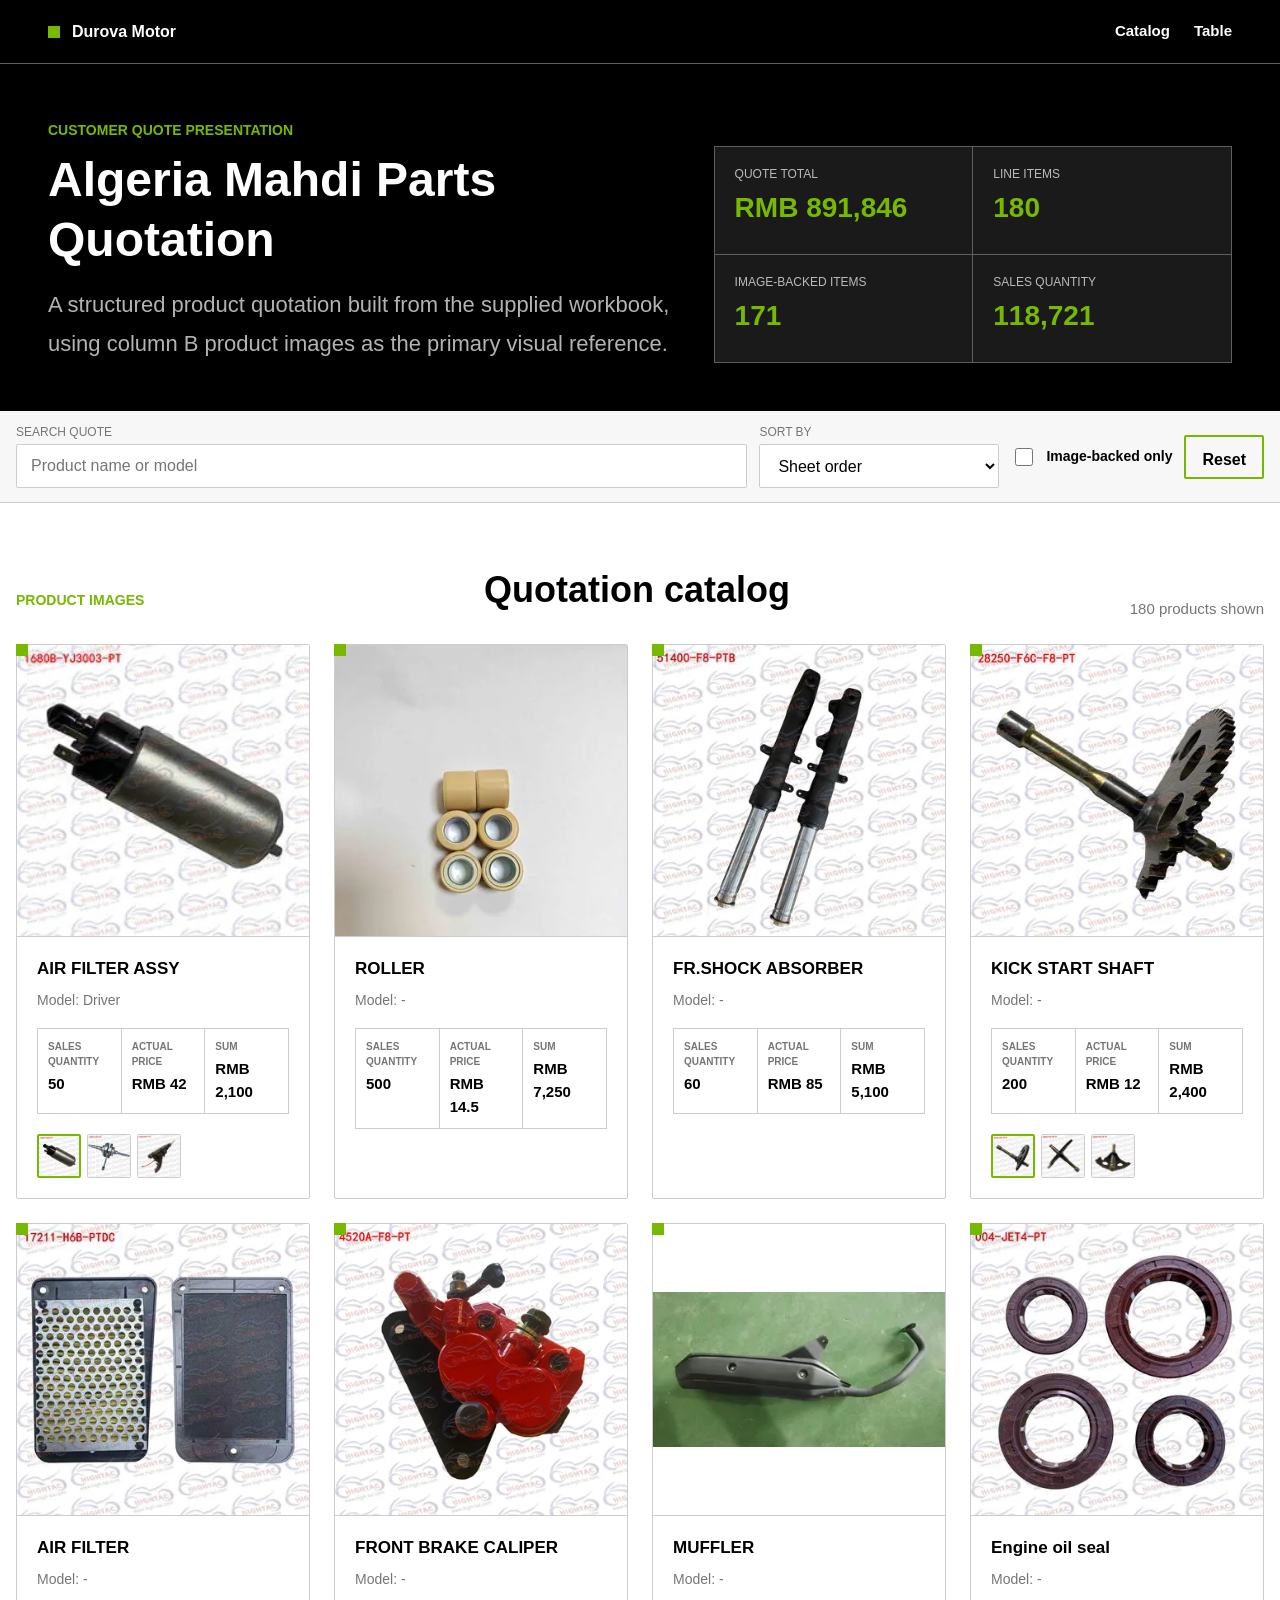
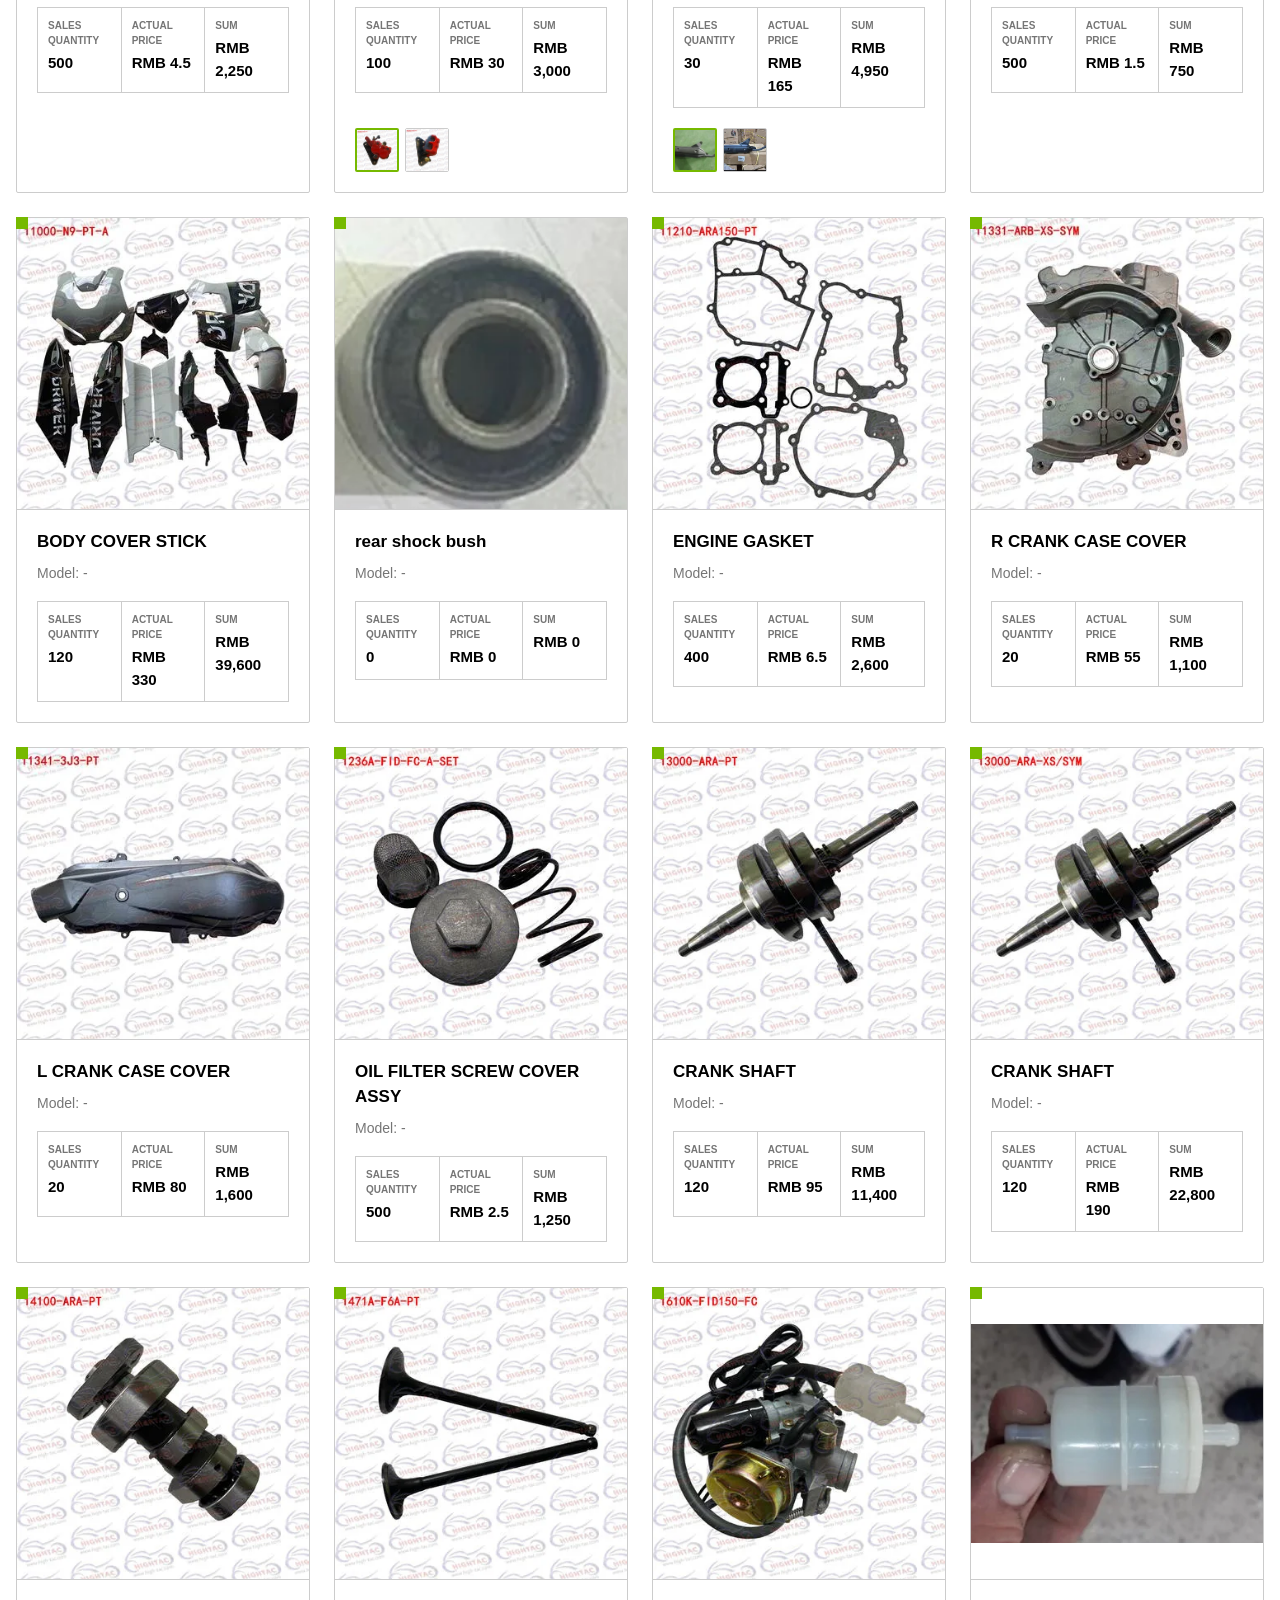
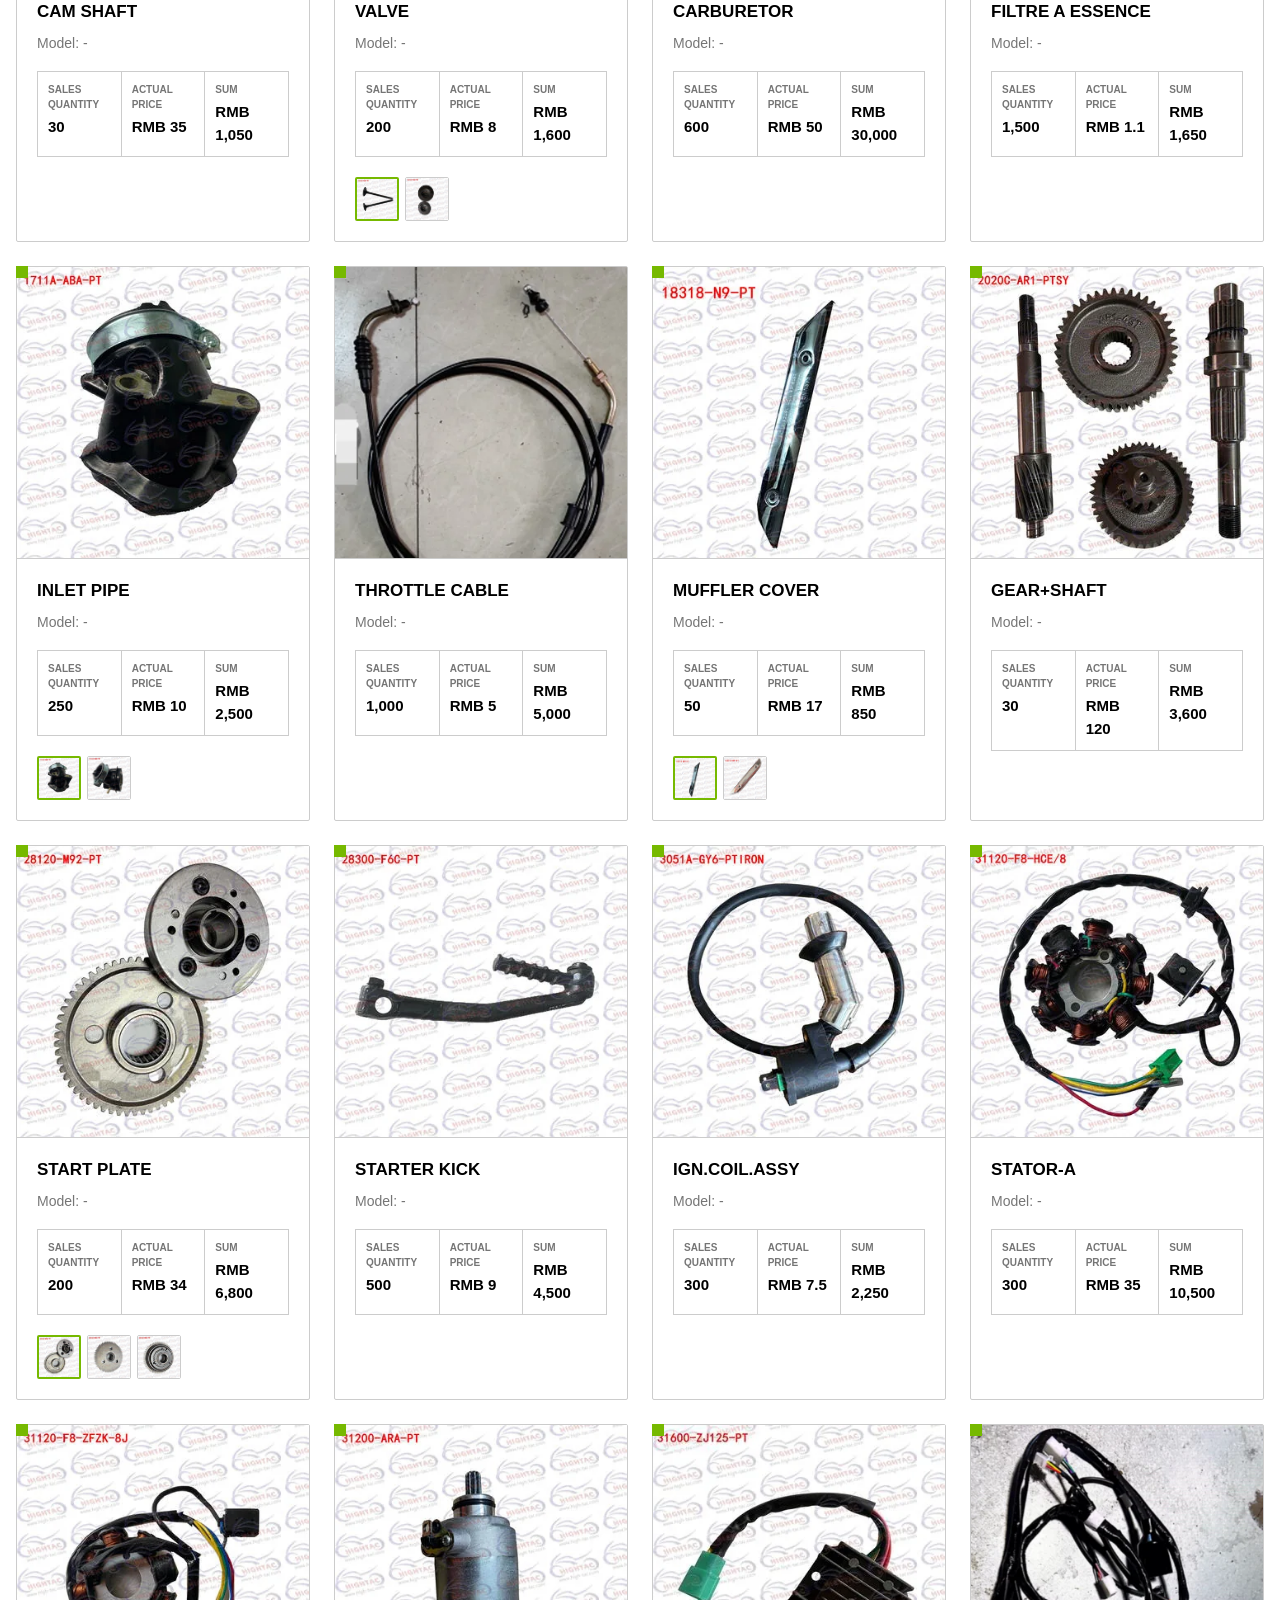
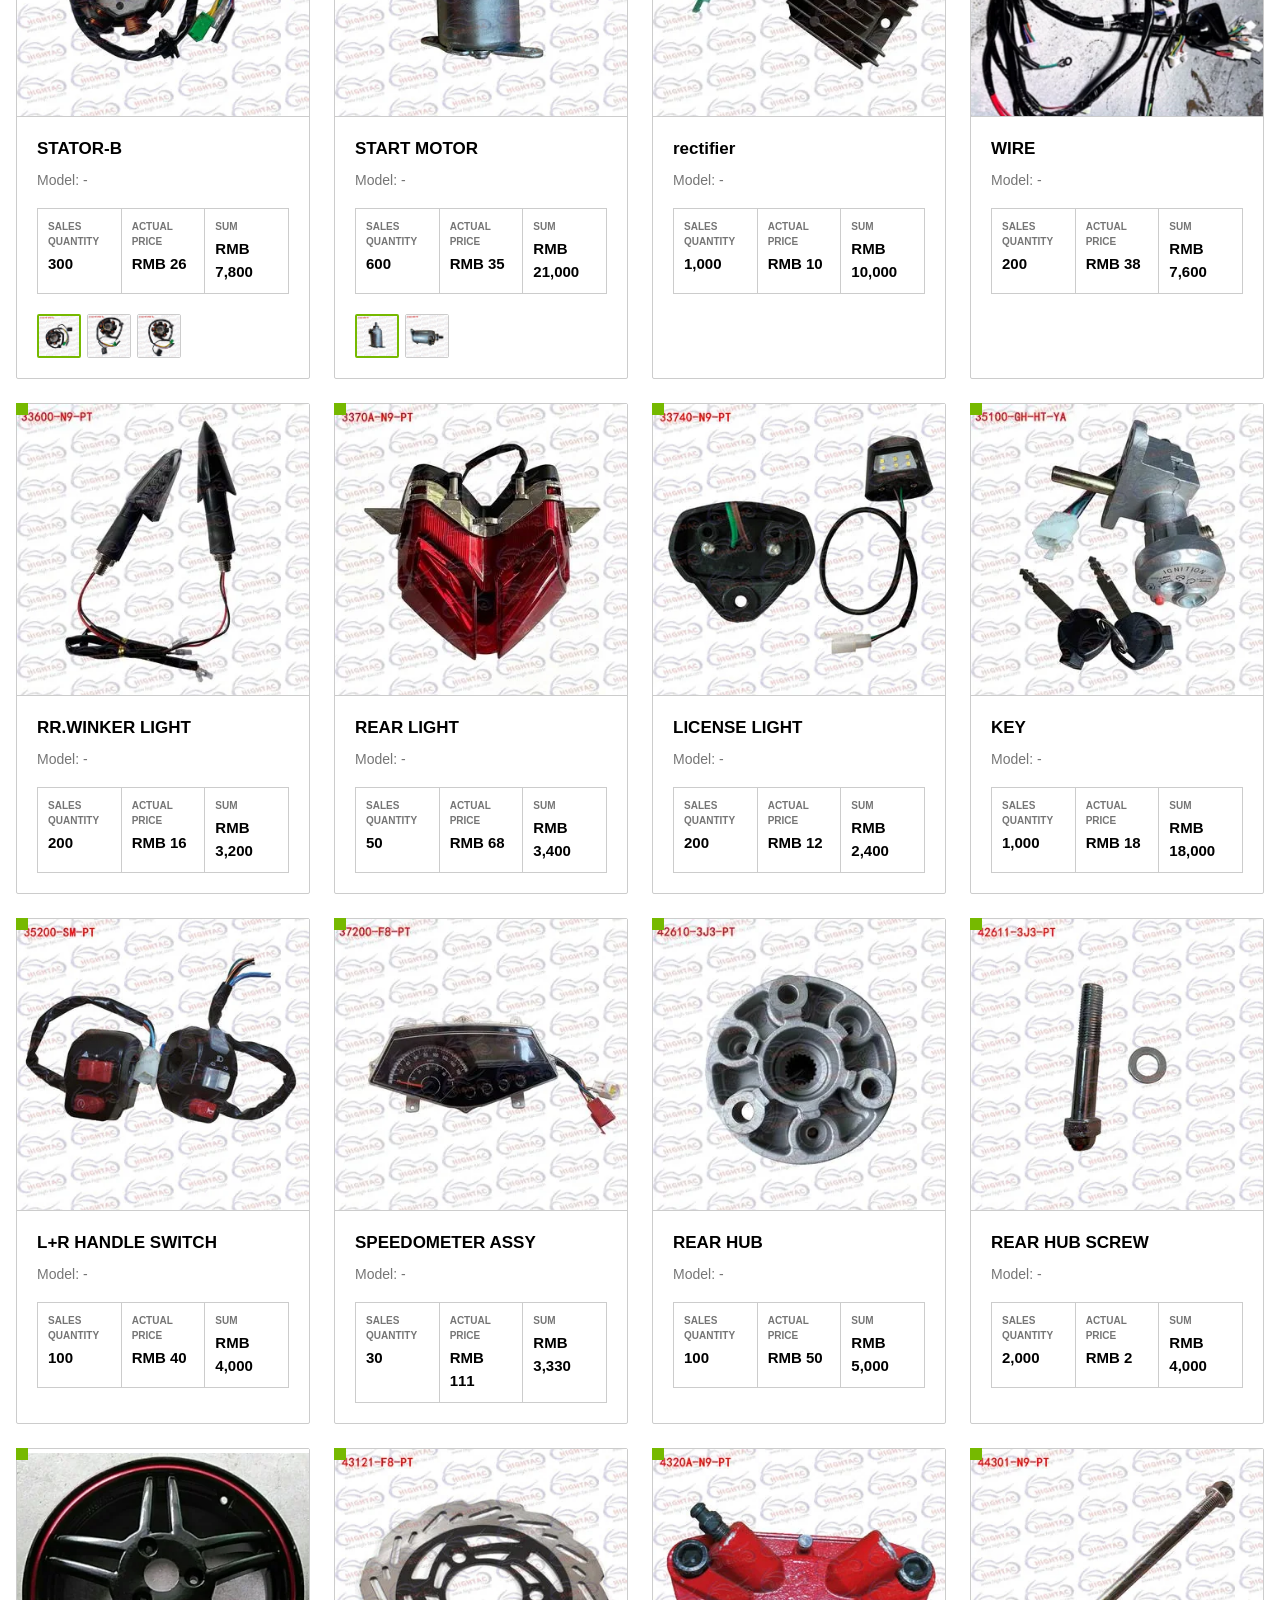
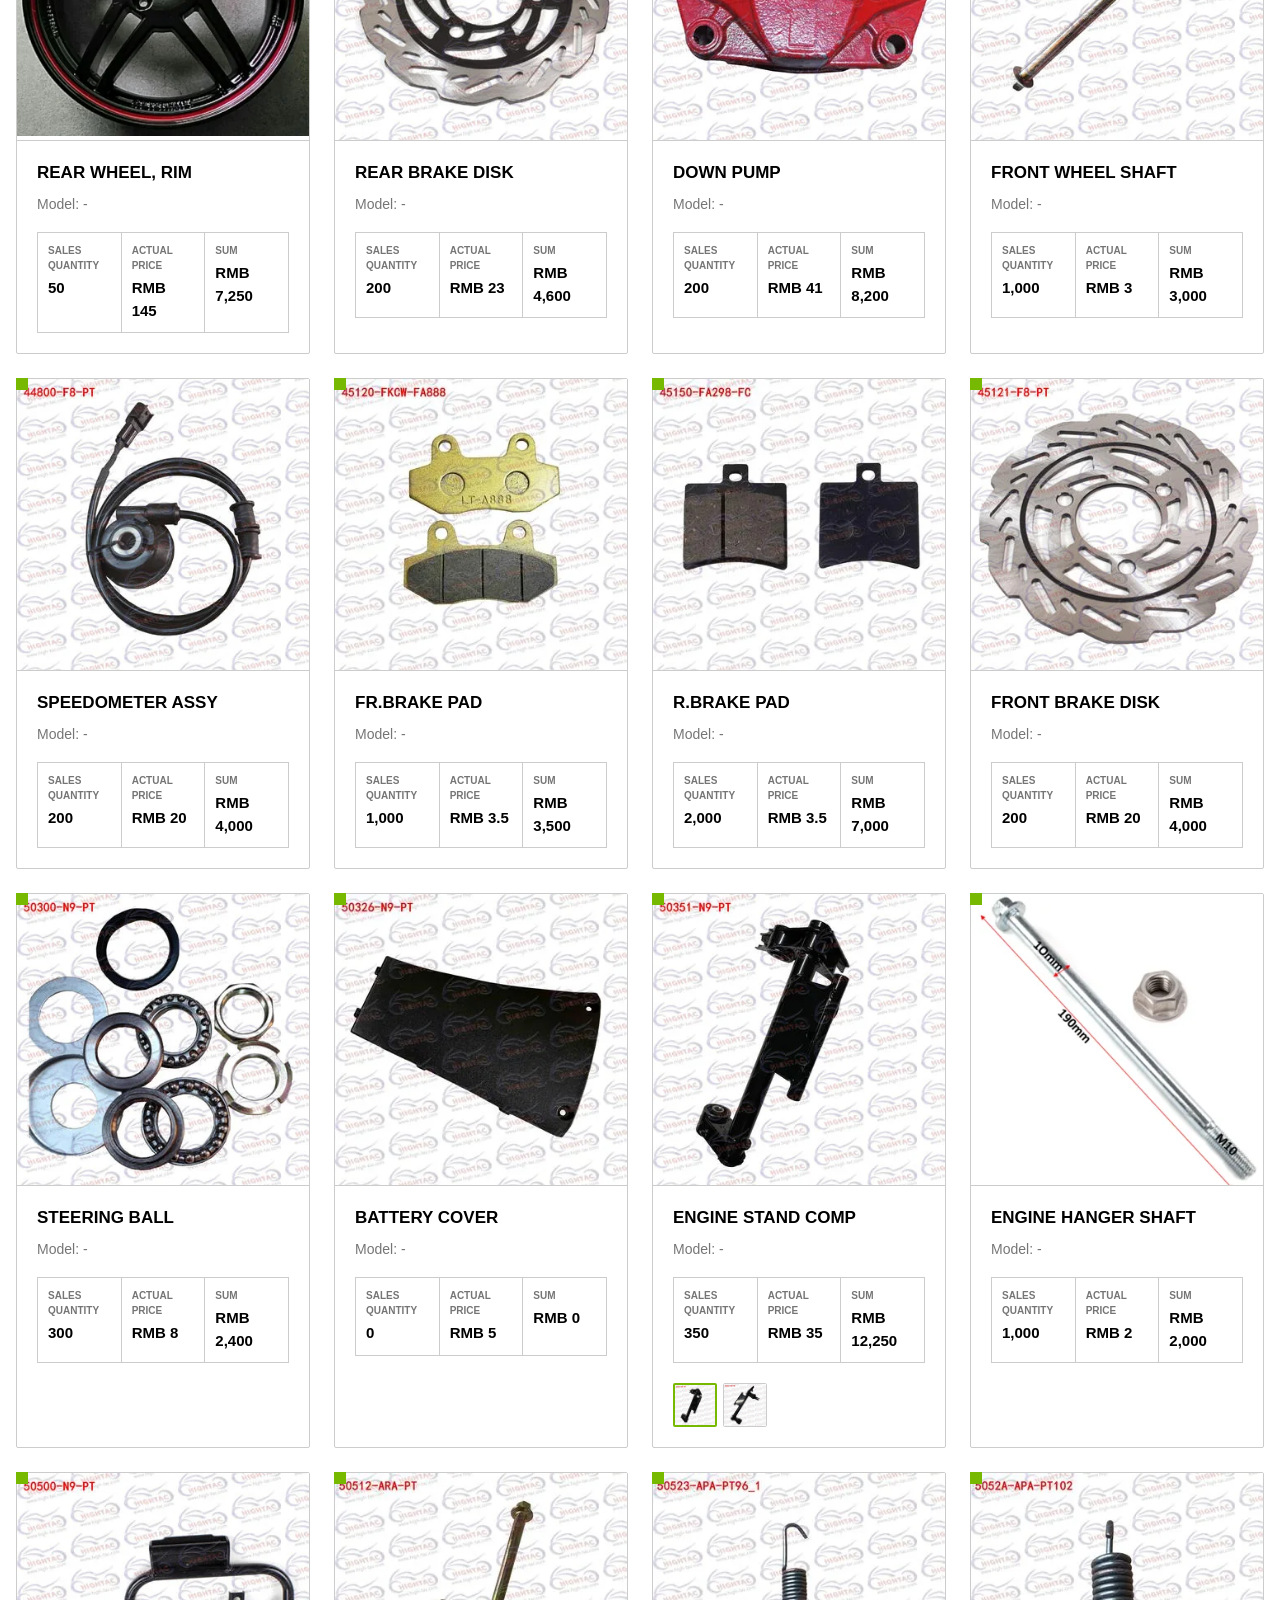
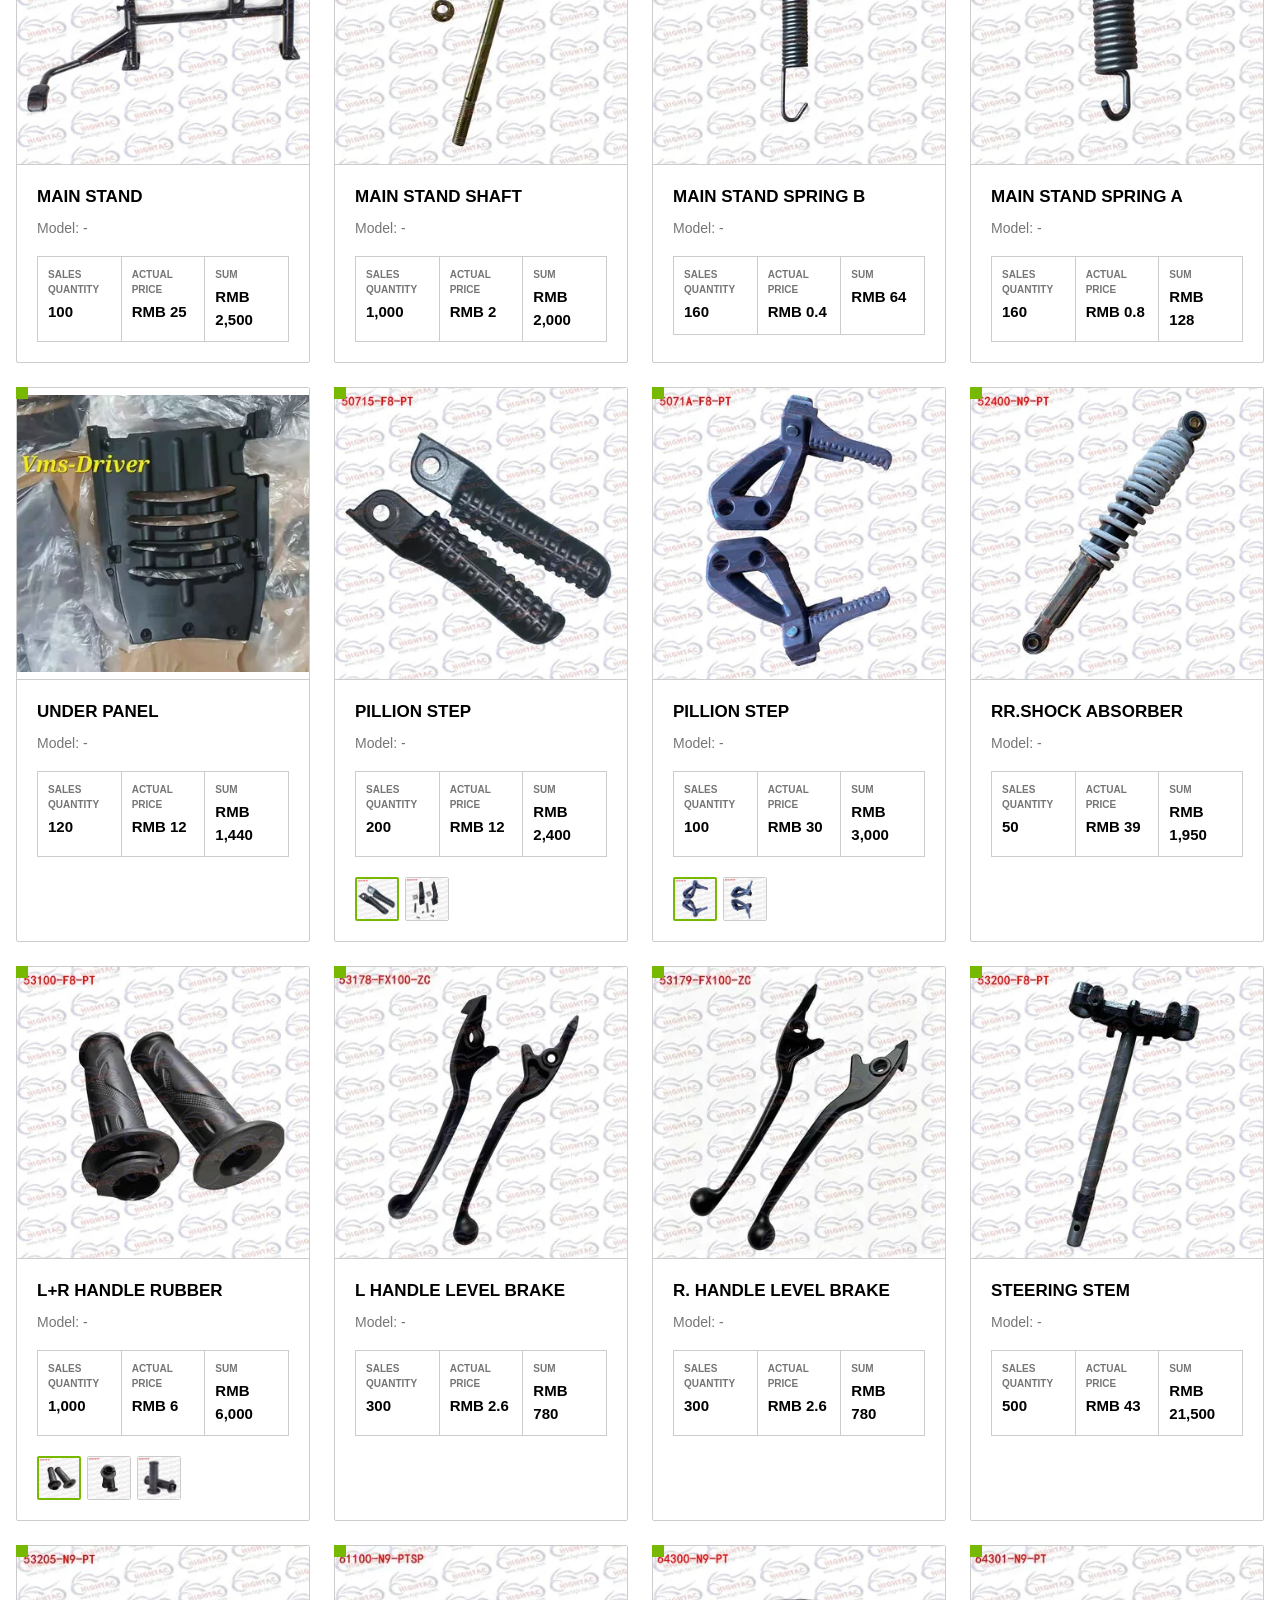
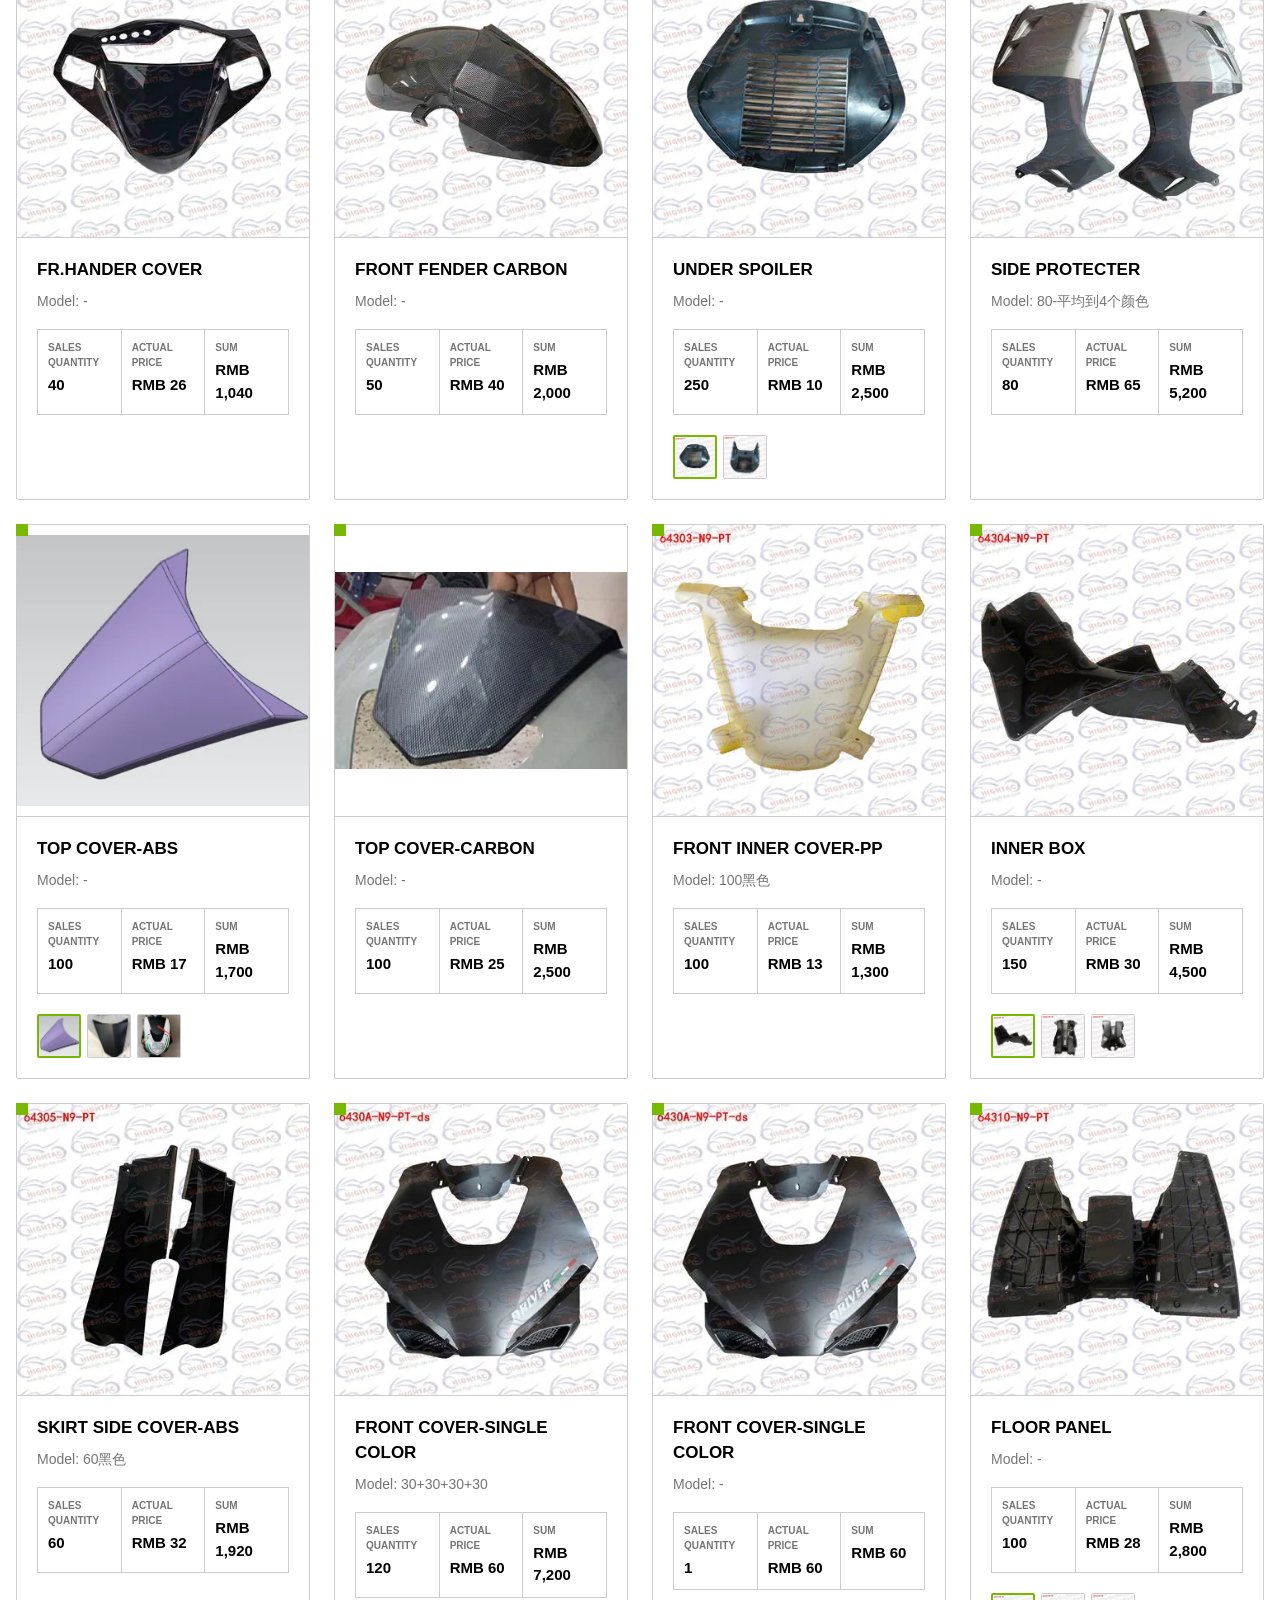
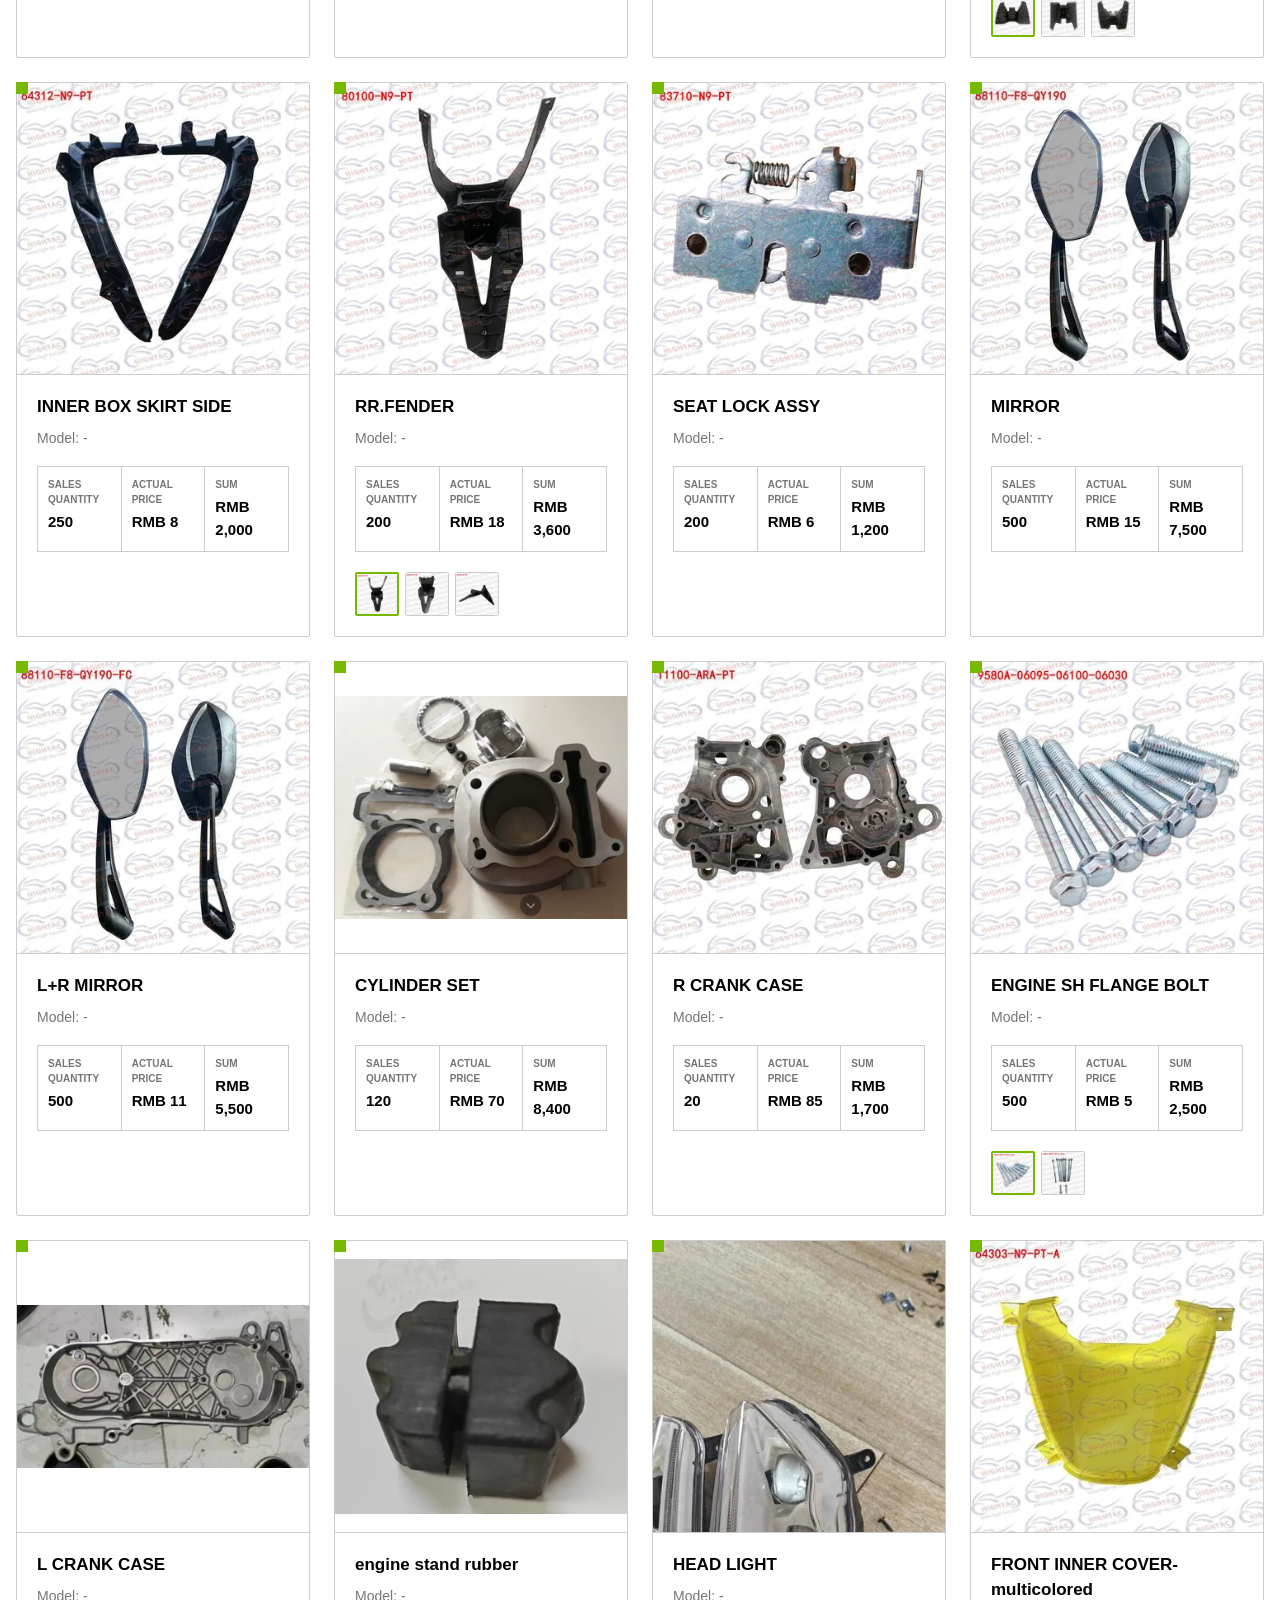
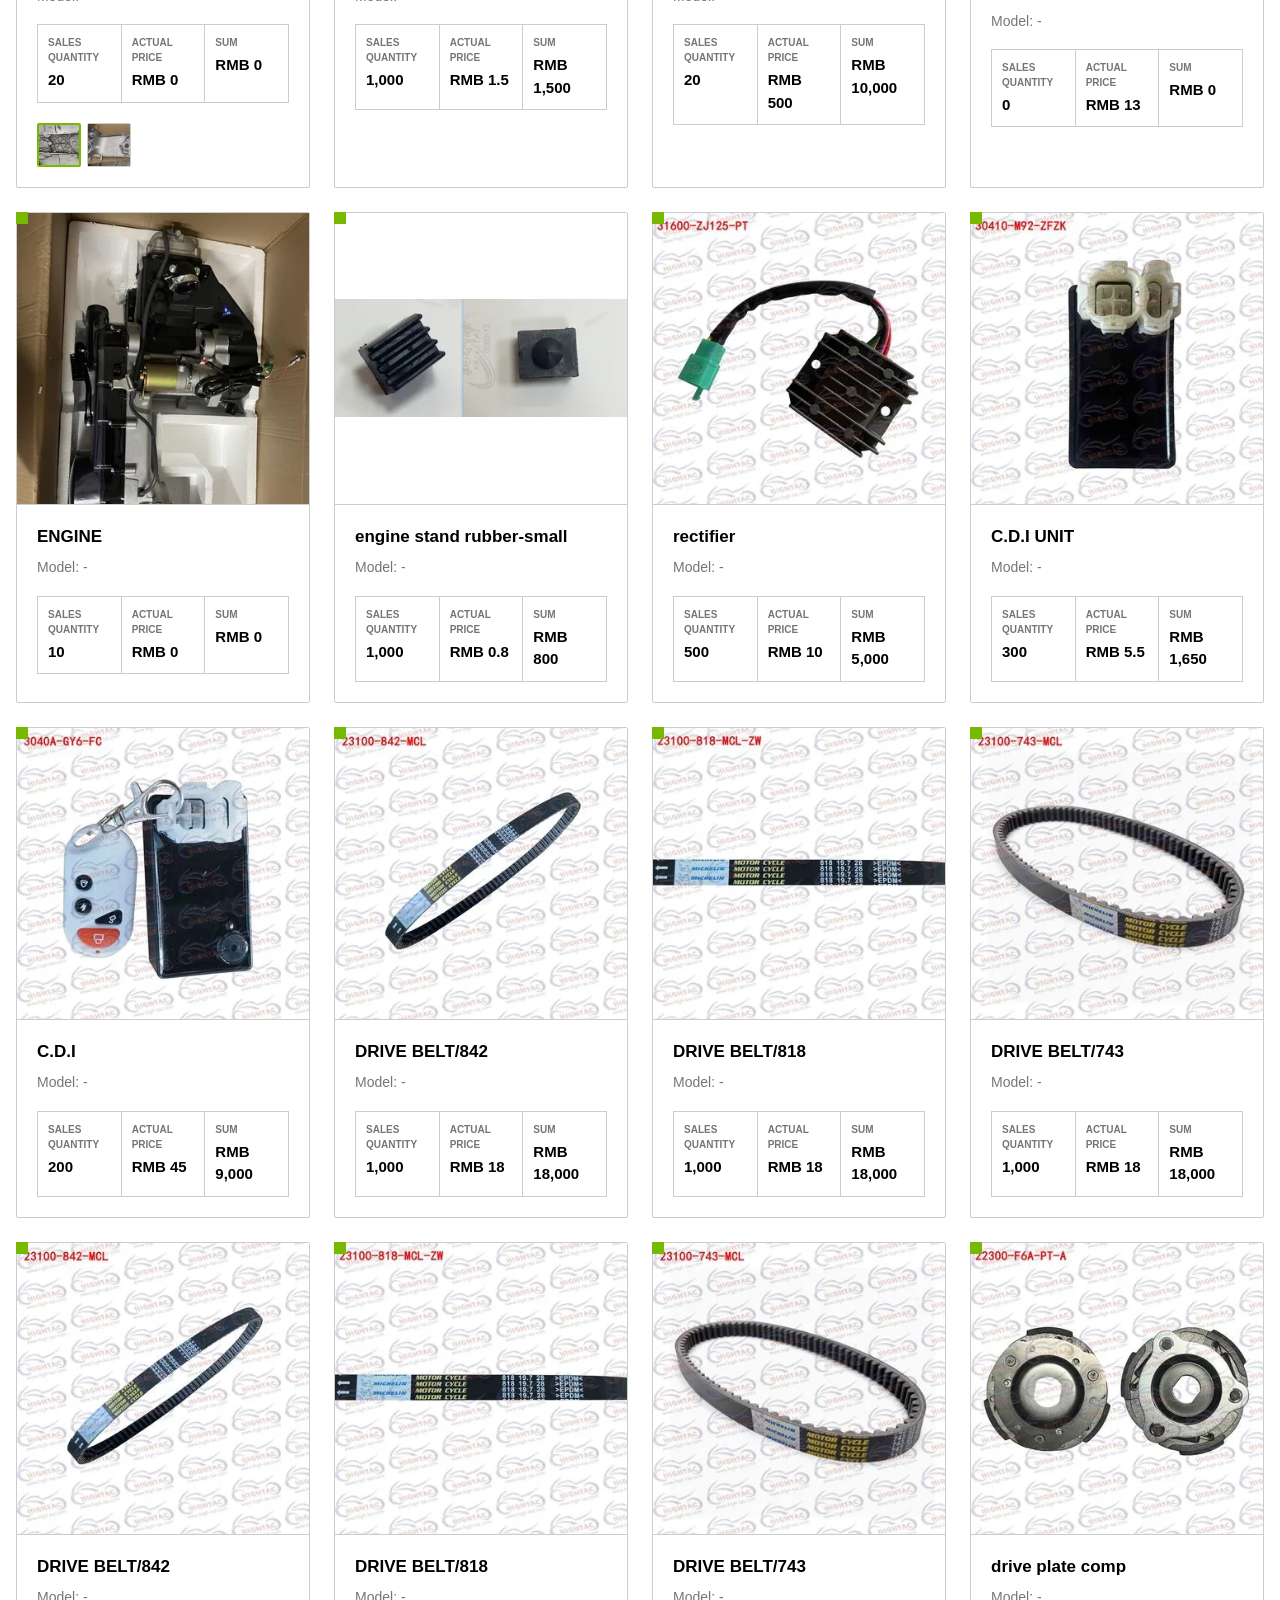
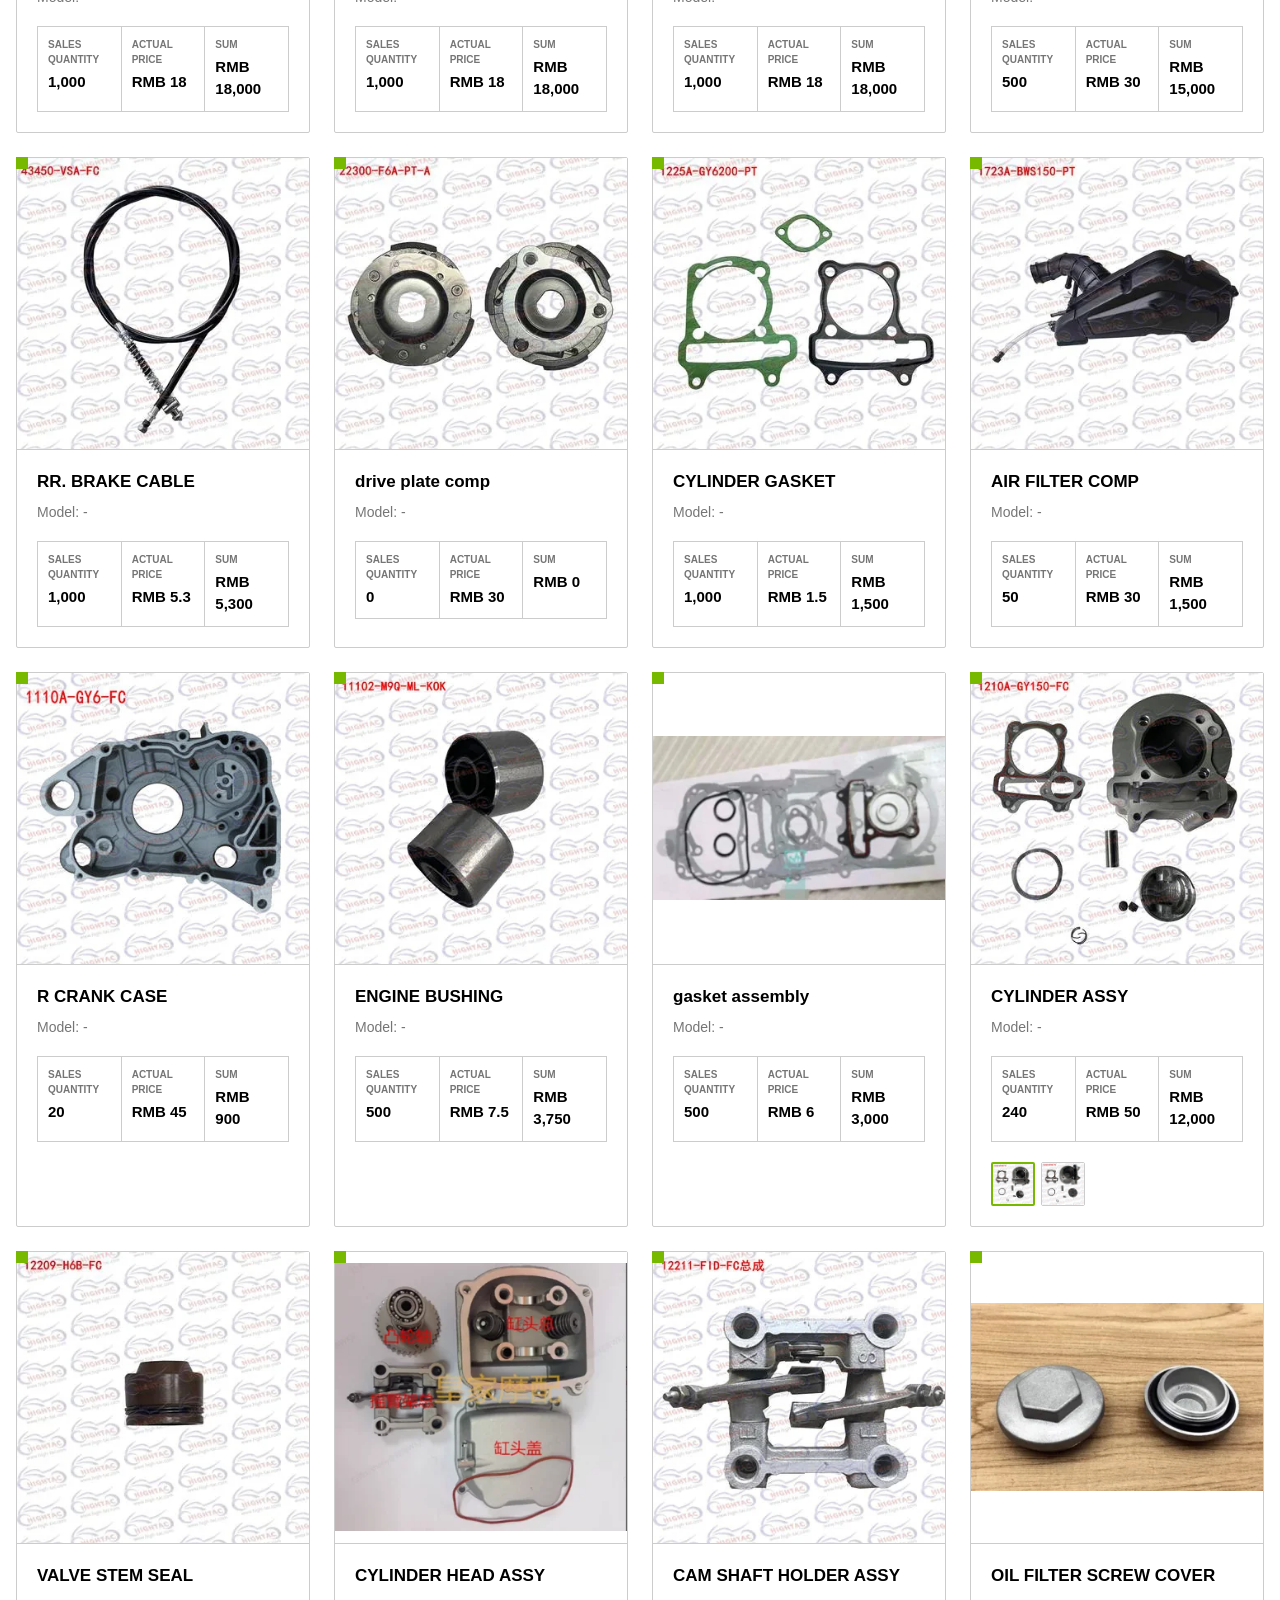
==== Adam/index.html @ 3213d01f "Build Algeria Mahdi quotation site" ====
<!doctype html>
<html lang="en">
<head>
  <meta charset="utf-8">
  <meta name="viewport" content="width=device-width, initial-scale=1">
  <meta name="robots" content="noindex,nofollow">
  <title>Algeria Mahdi Parts Quotation | Durova Motor</title>
  <base href="../">
  <link rel="icon" href="favicon.ico">
  <script>
    (function () {
      var bypass = /(^|\/)Adam(\/|$)/.test(window.location.pathname);
      var languages = [];
      if (navigator.language) languages.push(navigator.language);
      if (navigator.languages) languages = languages.concat(navigator.languages);
      var chineseBrowser = languages.some(function (language) {
        return /^zh(?:-|$)/i.test(String(language || ""));
      });
      if (chineseBrowser && !bypass) {
        document.documentElement.classList.add("locale-blocked");
        window.__QUOTE_LOCALE_BLOCKED__ = true;
      }
    })();
  </script>
  <link rel="stylesheet" href="assets/styles.css">
</head>
<body>
  <section class="locale-blocker" aria-label="Access blocked">
    <div>
      <span class="corner"></span>
      <p class="eyebrow">Access unavailable</p>
      <h1>This quotation is not available for your browser language.</h1>
      <p>Use the authorized customer route to view this page.</p>
    </div>
  </section>

  <div class="site-shell">
    <header class="topbar">
      <a class="brand" href="./" aria-label="Durova Motor quotation home">
        <span class="brand-mark"></span>
        <span>Durova Motor</span>
      </a>
      <nav aria-label="Quotation sections">
        <a href="#catalog">Catalog</a>
        <a href="#quote-table">Table</a>
      </nav>
    </header>

    <main>
      <section class="quote-header">
        <div class="quote-copy">
          <p class="eyebrow">Customer quote presentation</p>
          <h1>Algeria Mahdi Parts Quotation</h1>
          <p class="intro">A structured product quotation built from the supplied workbook, using column B product images as the primary visual reference.</p>
        </div>
        <div class="summary-grid" id="summaryGrid" aria-label="Quotation summary"></div>
      </section>

      <section class="controls-band" aria-label="Catalog controls">
        <div class="controls-inner">
          <label class="search-control">
            <span>Search quote</span>
            <input id="searchInput" type="search" placeholder="Product name or model">
          </label>
          <label>
            <span>Sort by</span>
            <select id="sortSelect">
              <option value="sheet">Sheet order</option>
              <option value="sumDesc">Highest SUM</option>
              <option value="qtyDesc">Highest quantity</option>
              <option value="nameAsc">Product name</option>
            </select>
          </label>
          <label class="check-control">
            <input id="imageOnly" type="checkbox">
            <span>Image-backed only</span>
          </label>
          <button id="resetButton" type="button">Reset</button>
        </div>
      </section>

      <section id="catalog" class="catalog-section">
        <div class="section-heading">
          <p class="eyebrow">Product images</p>
          <h2>Quotation catalog</h2>
          <p id="resultCount"></p>
        </div>
        <div id="productGrid" class="product-grid"></div>
      </section>

      <section id="quote-table" class="table-section">
        <div class="section-heading">
          <p class="eyebrow">Line item table</p>
          <h2>Sales details</h2>
        </div>
        <div class="table-wrap">
          <table>
            <thead>
              <tr>
                <th>Product Image</th>
                <th>Product English Name</th>
                <th>Sales Quantity</th>
                <th>Actual Sales Price</th>
                <th>SUM</th>
                <th>Model</th>
              </tr>
            </thead>
            <tbody id="quoteRows"></tbody>
          </table>
        </div>
      </section>
    </main>

    <footer>
      <span class="corner"></span>
      <p>Durova Motor quotation page. Currency shown in RMB.</p>
    </footer>
  </div>

  <script src="assets/app.js" defer></script>
</body>
</html>
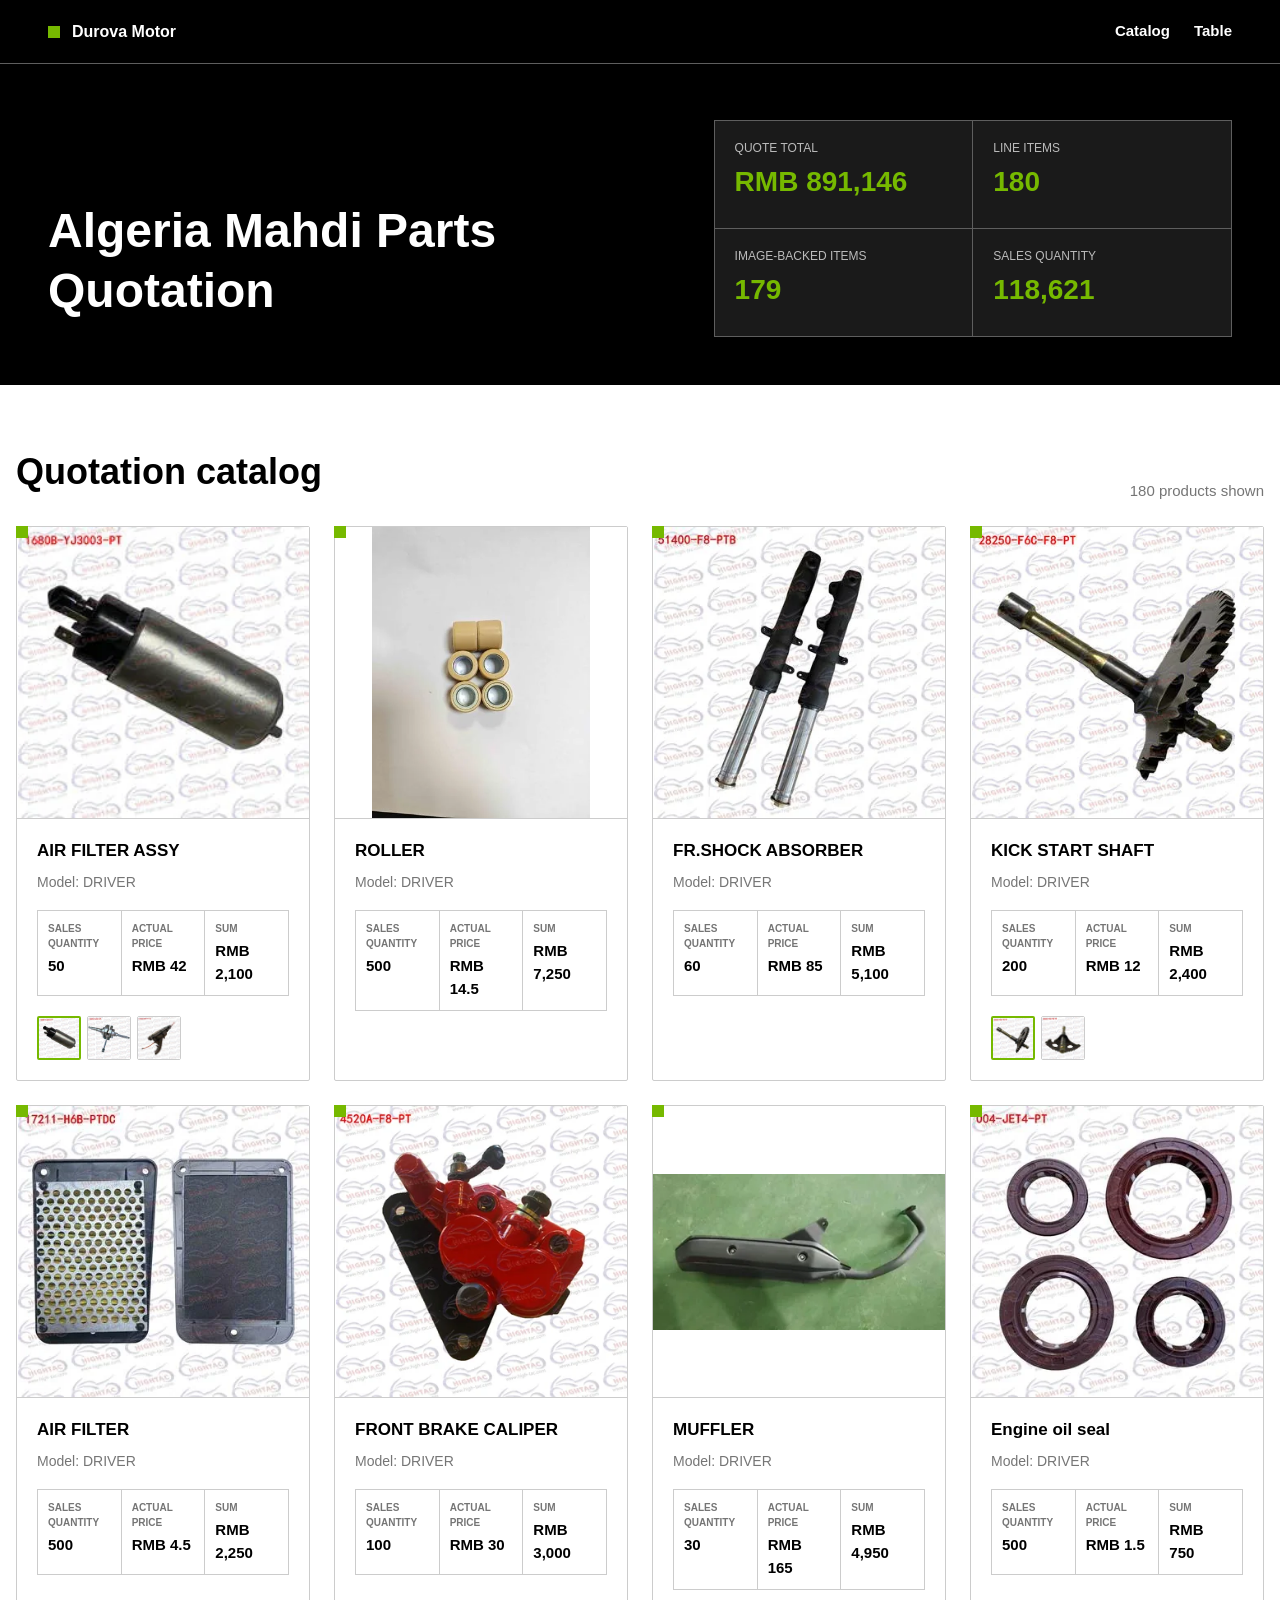
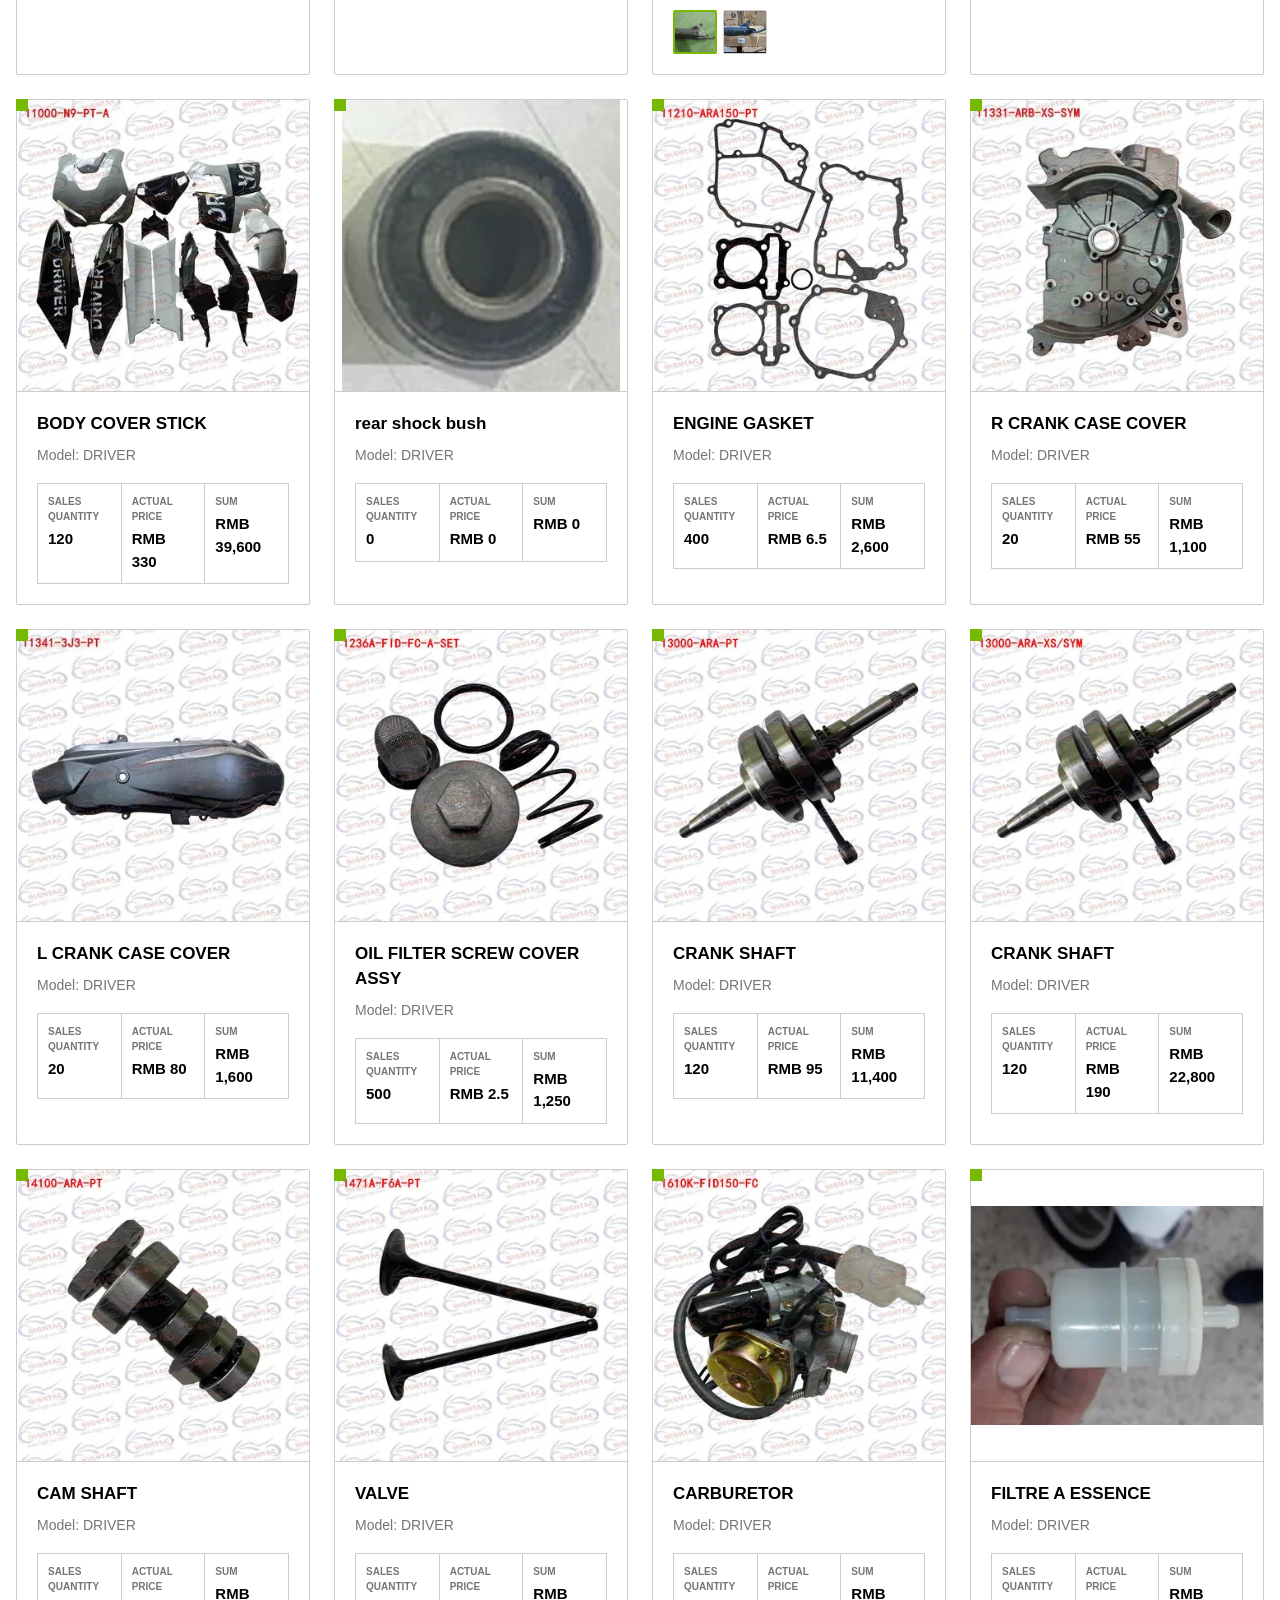
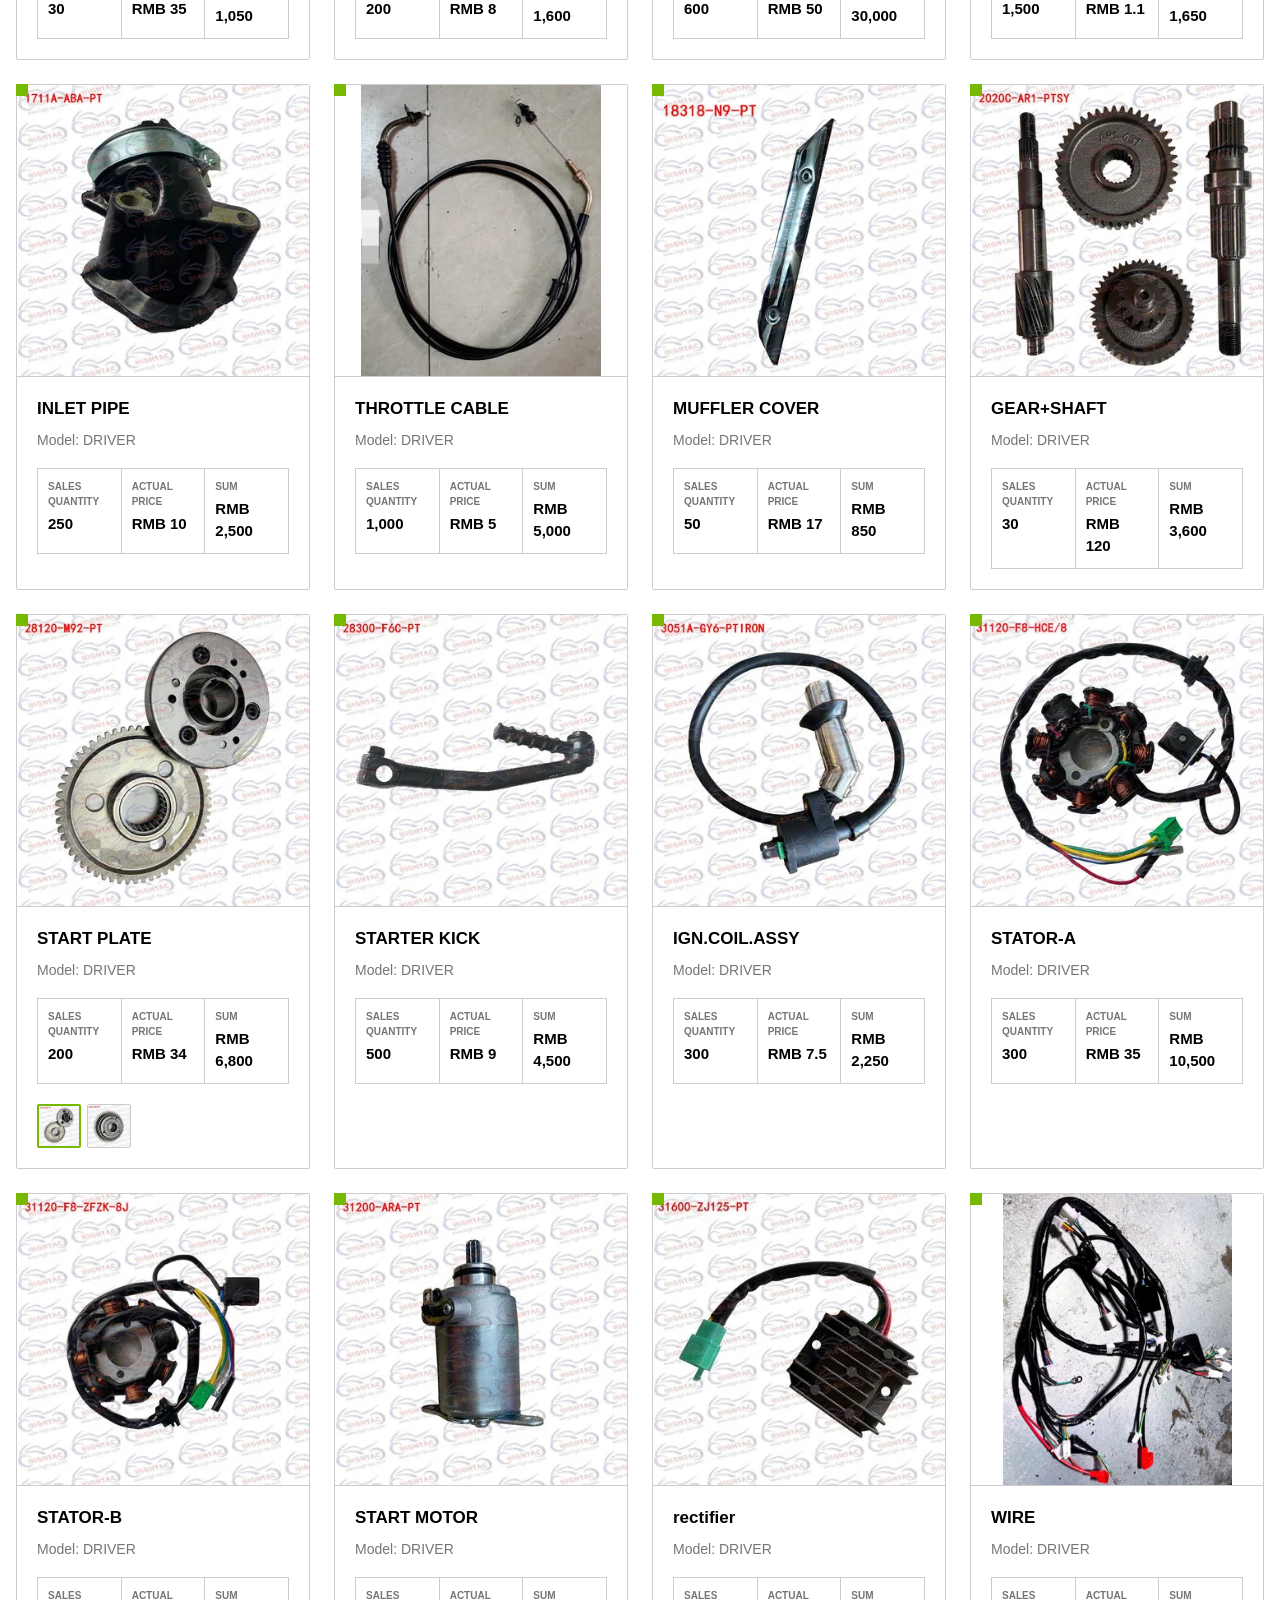
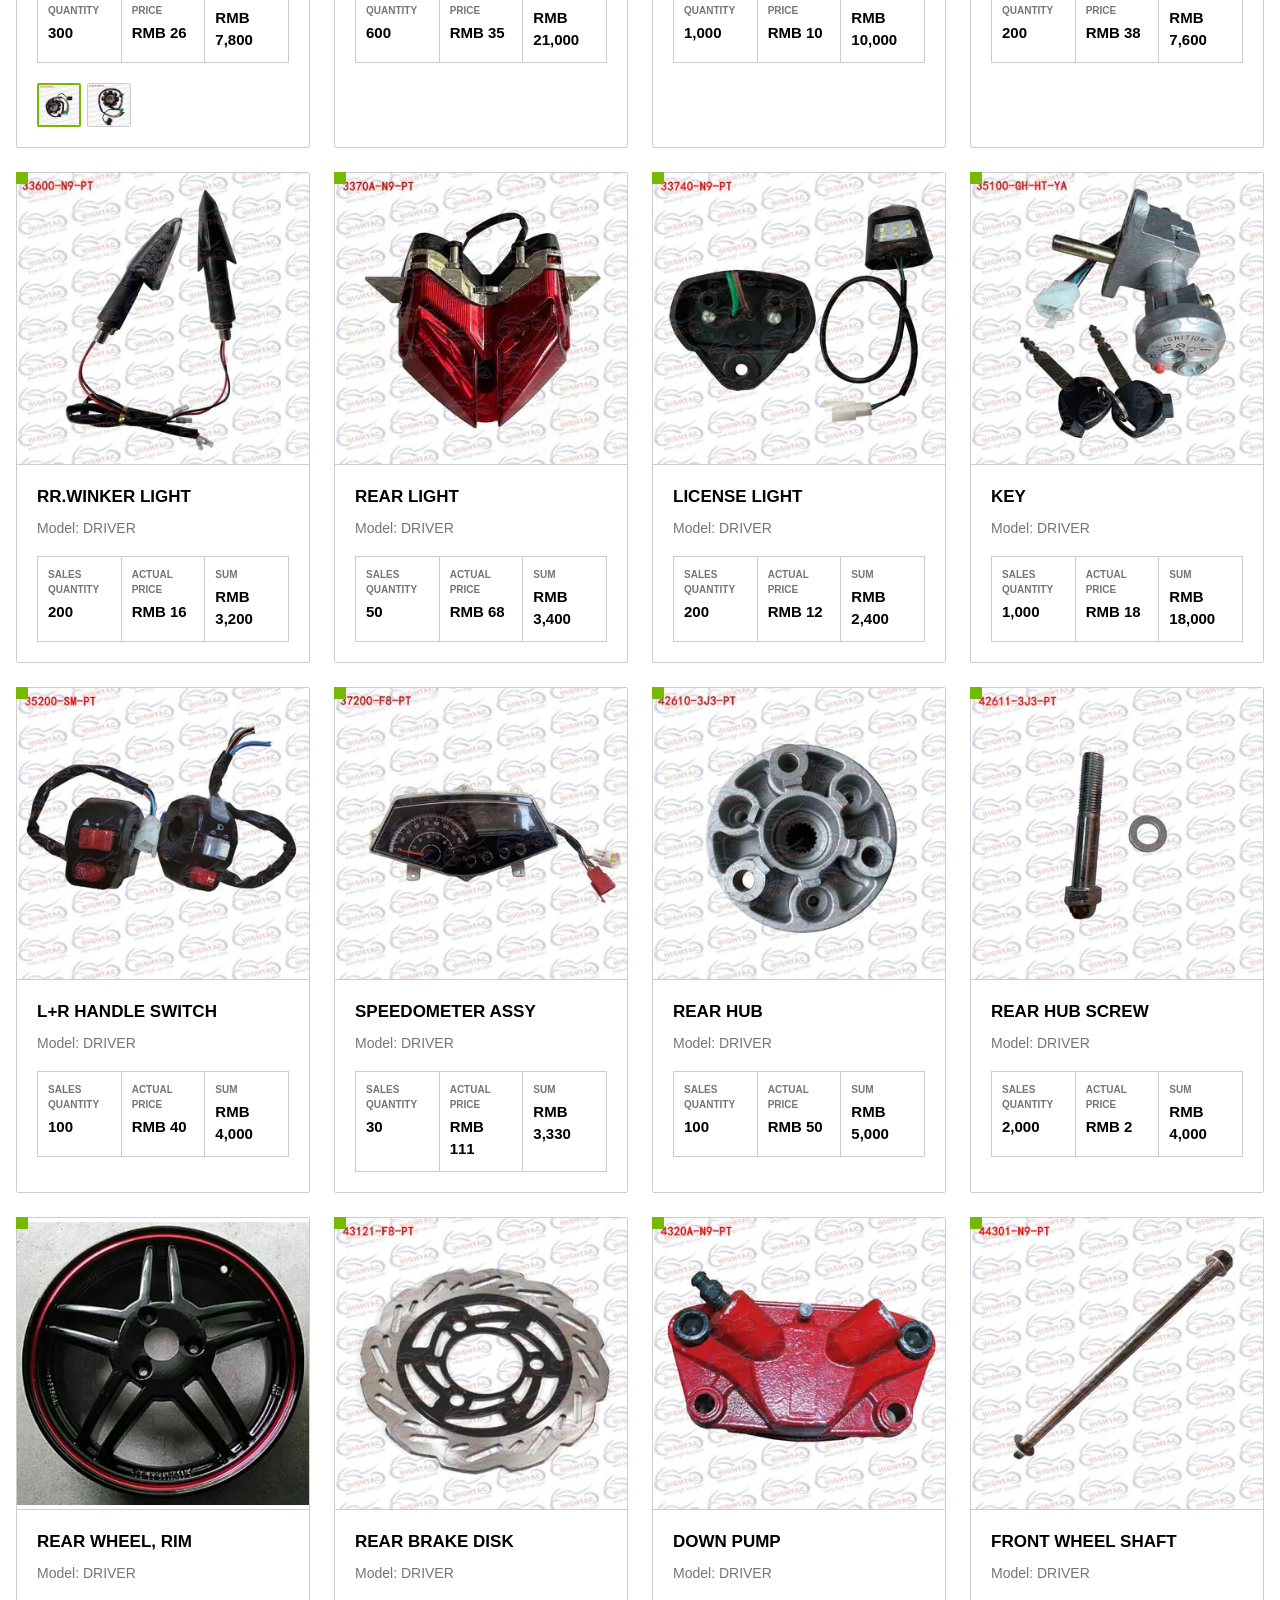
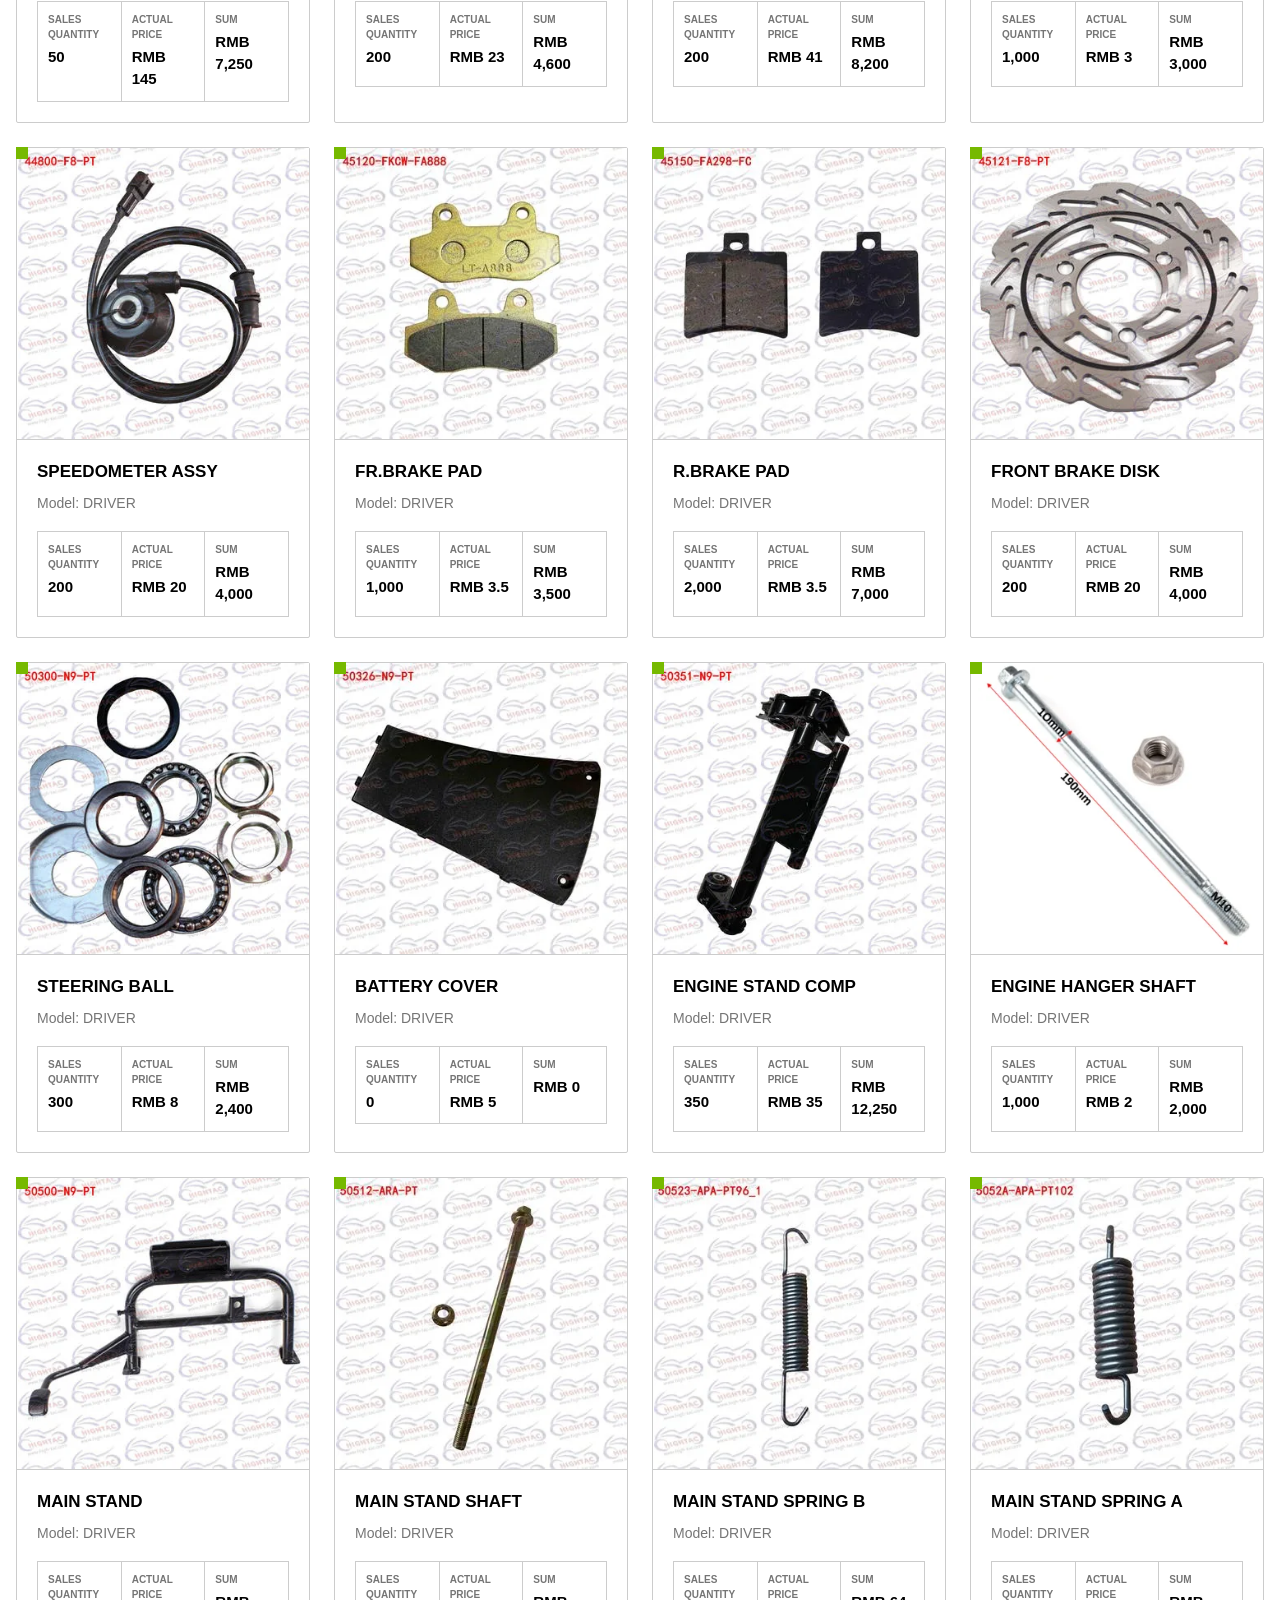
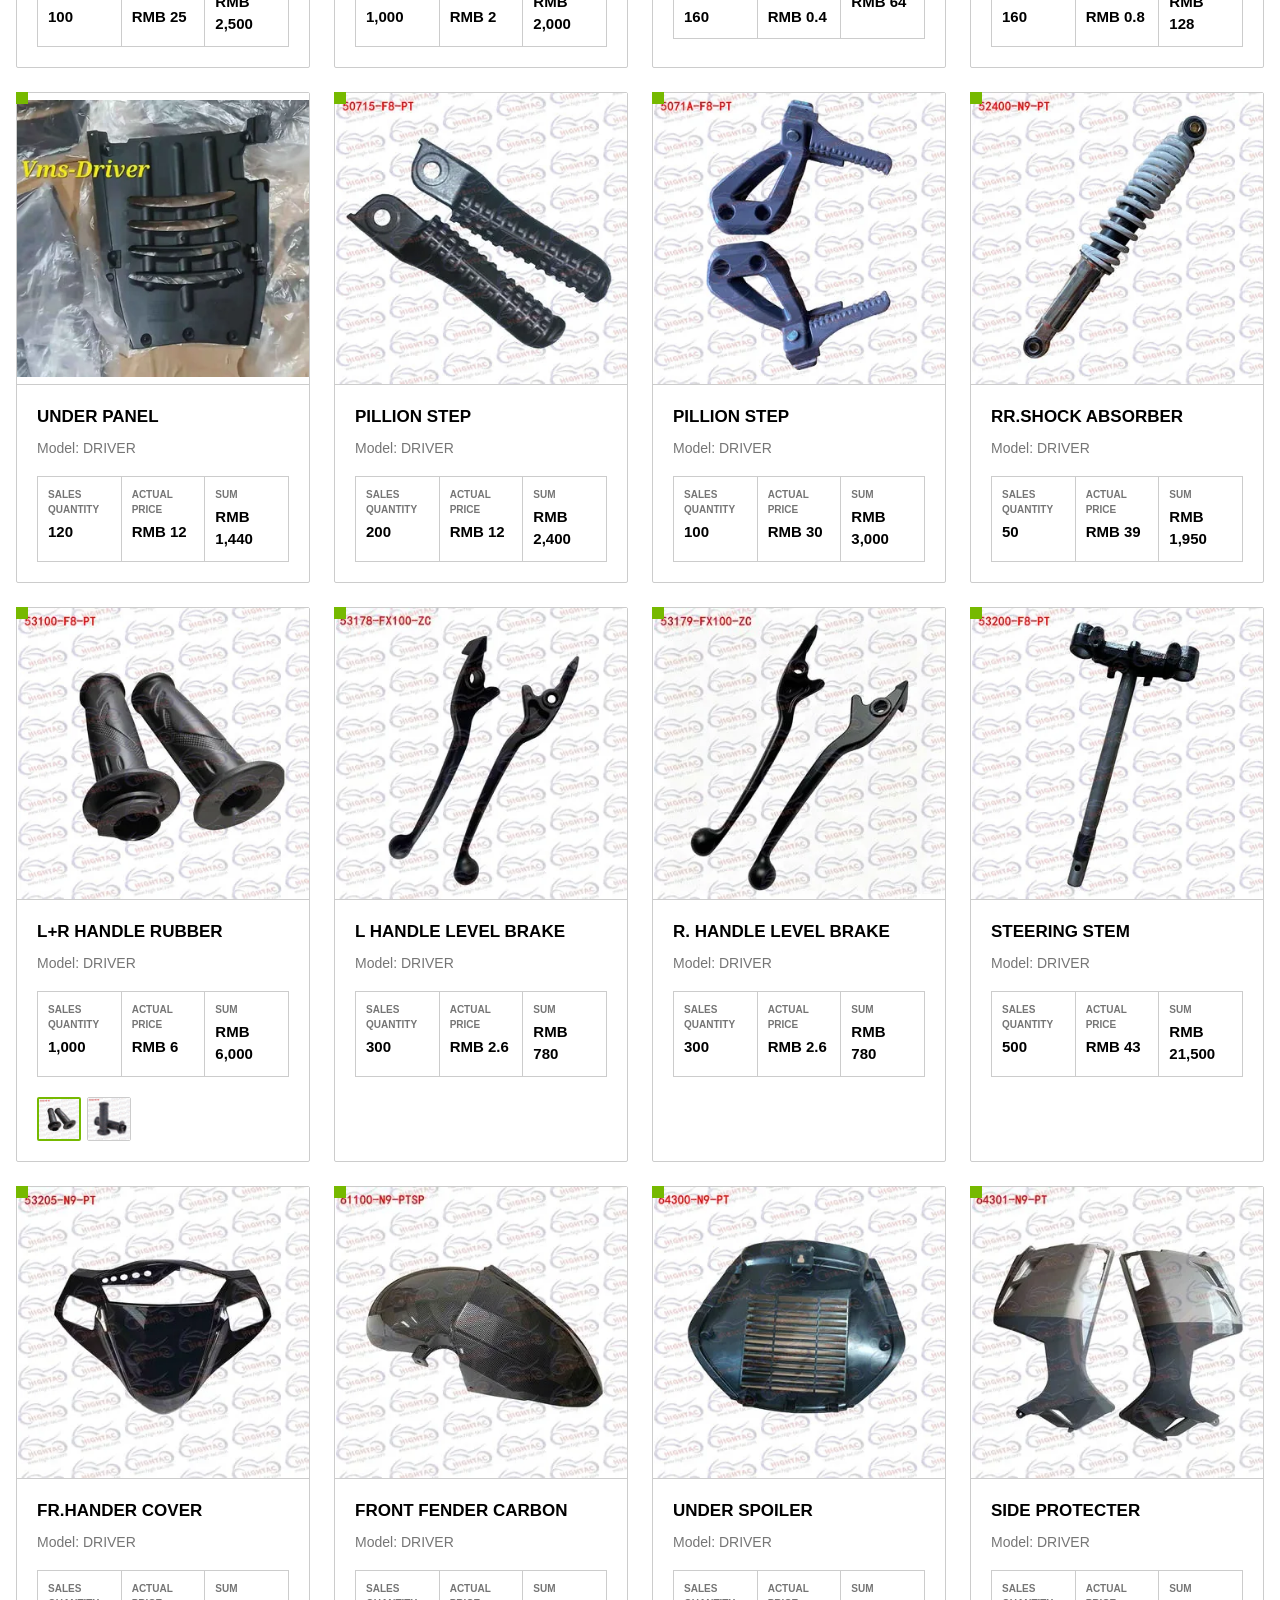
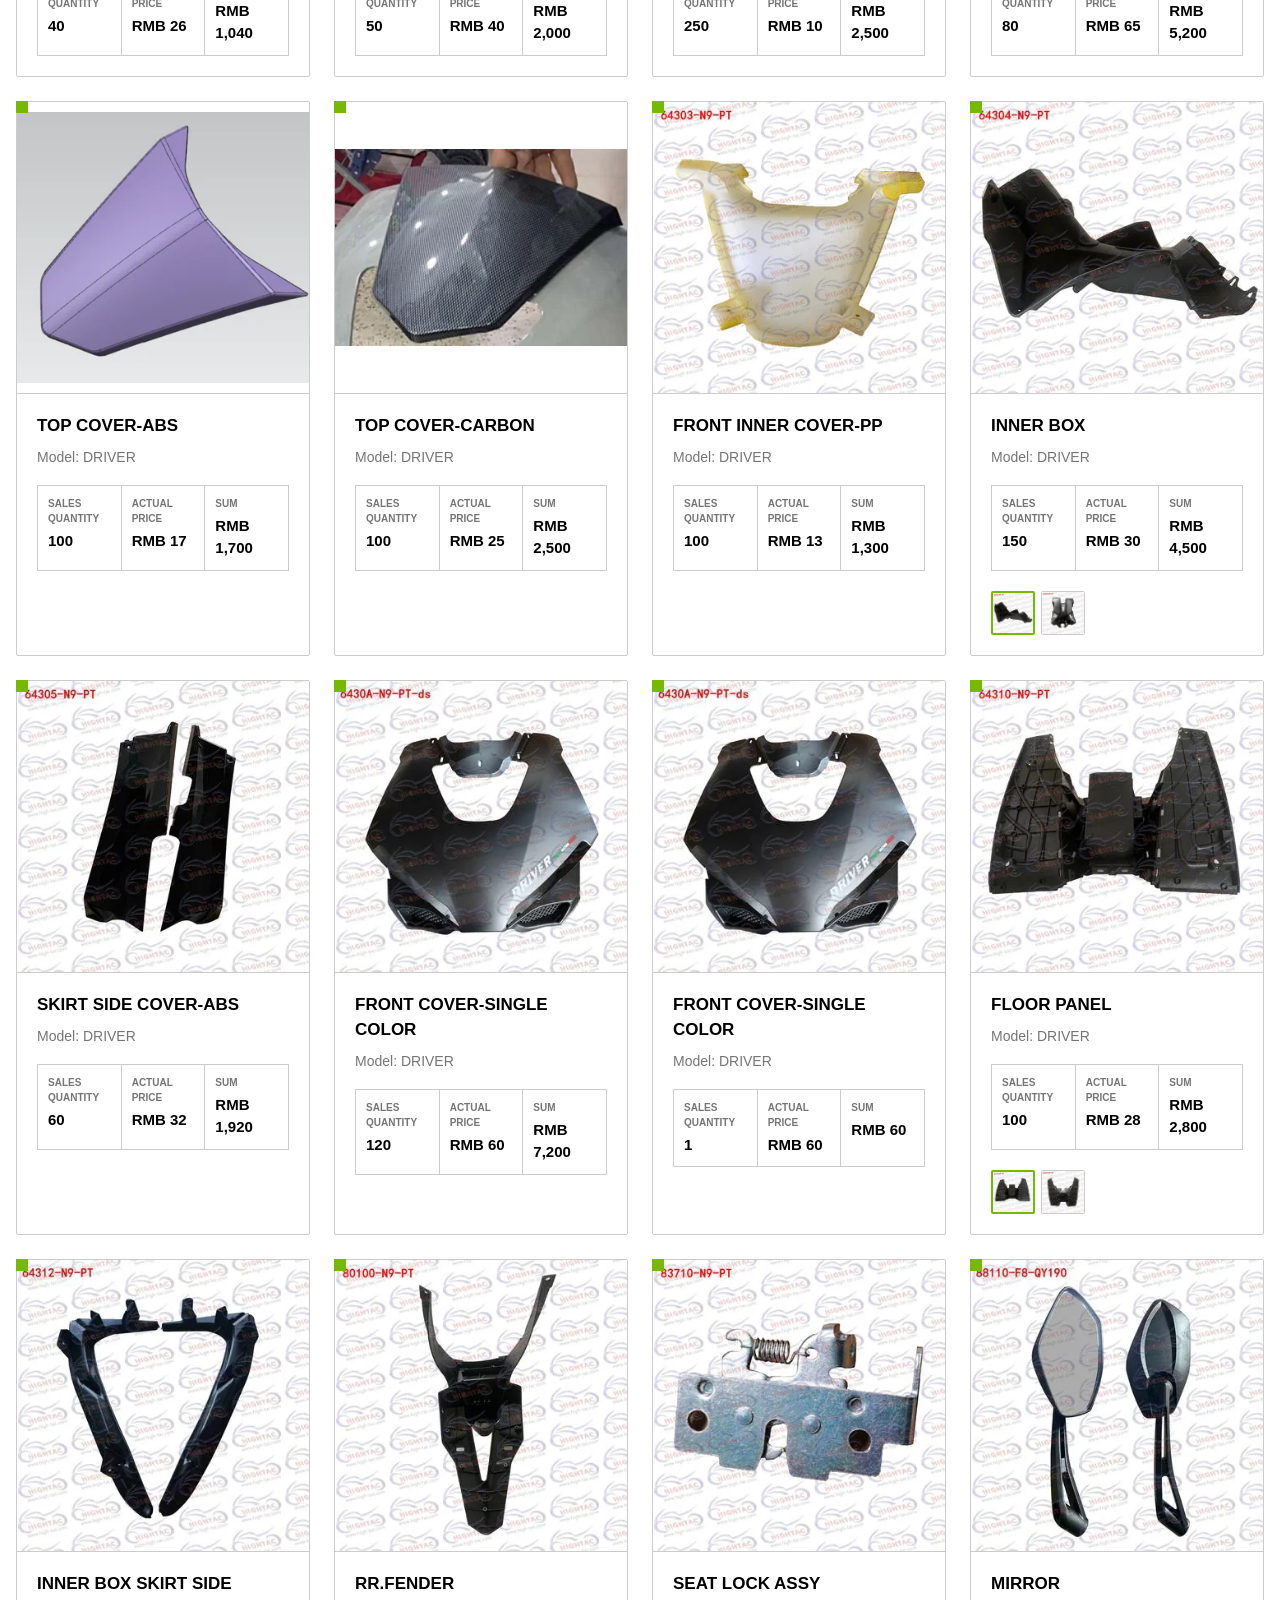
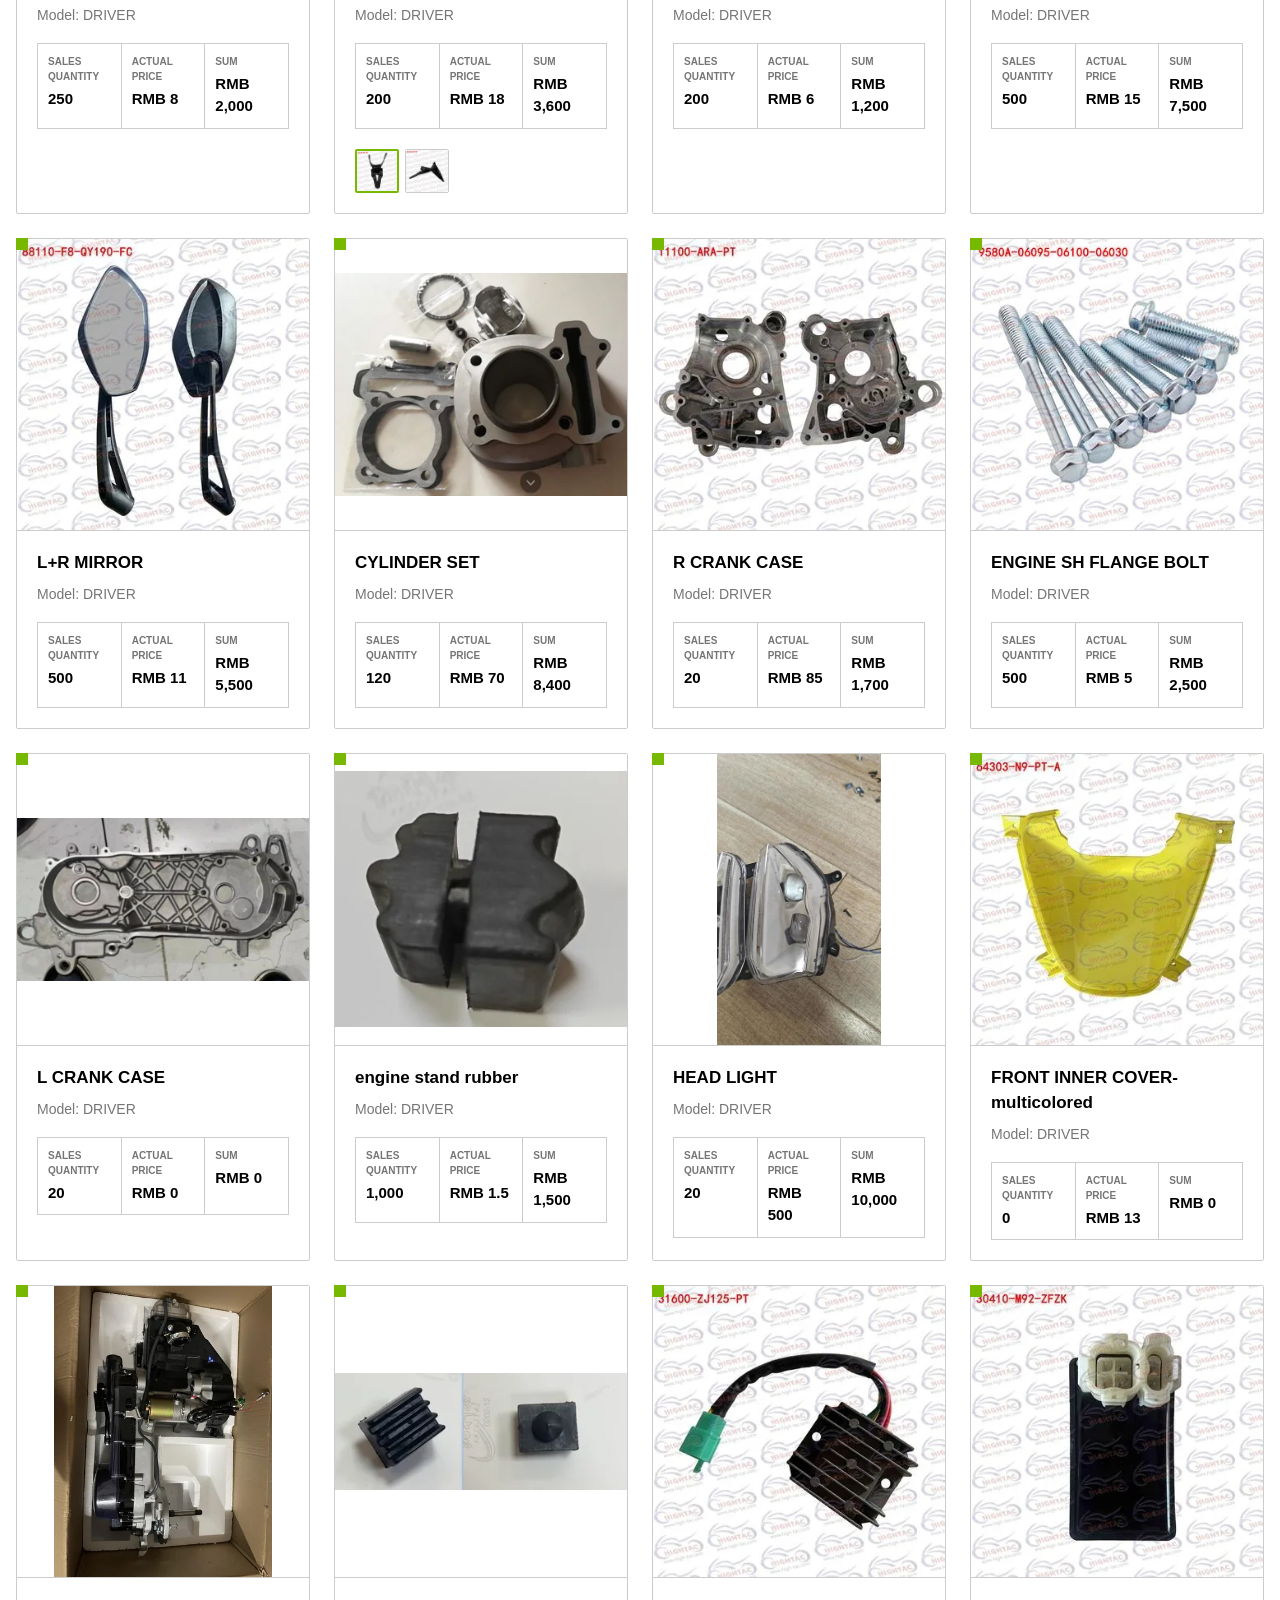
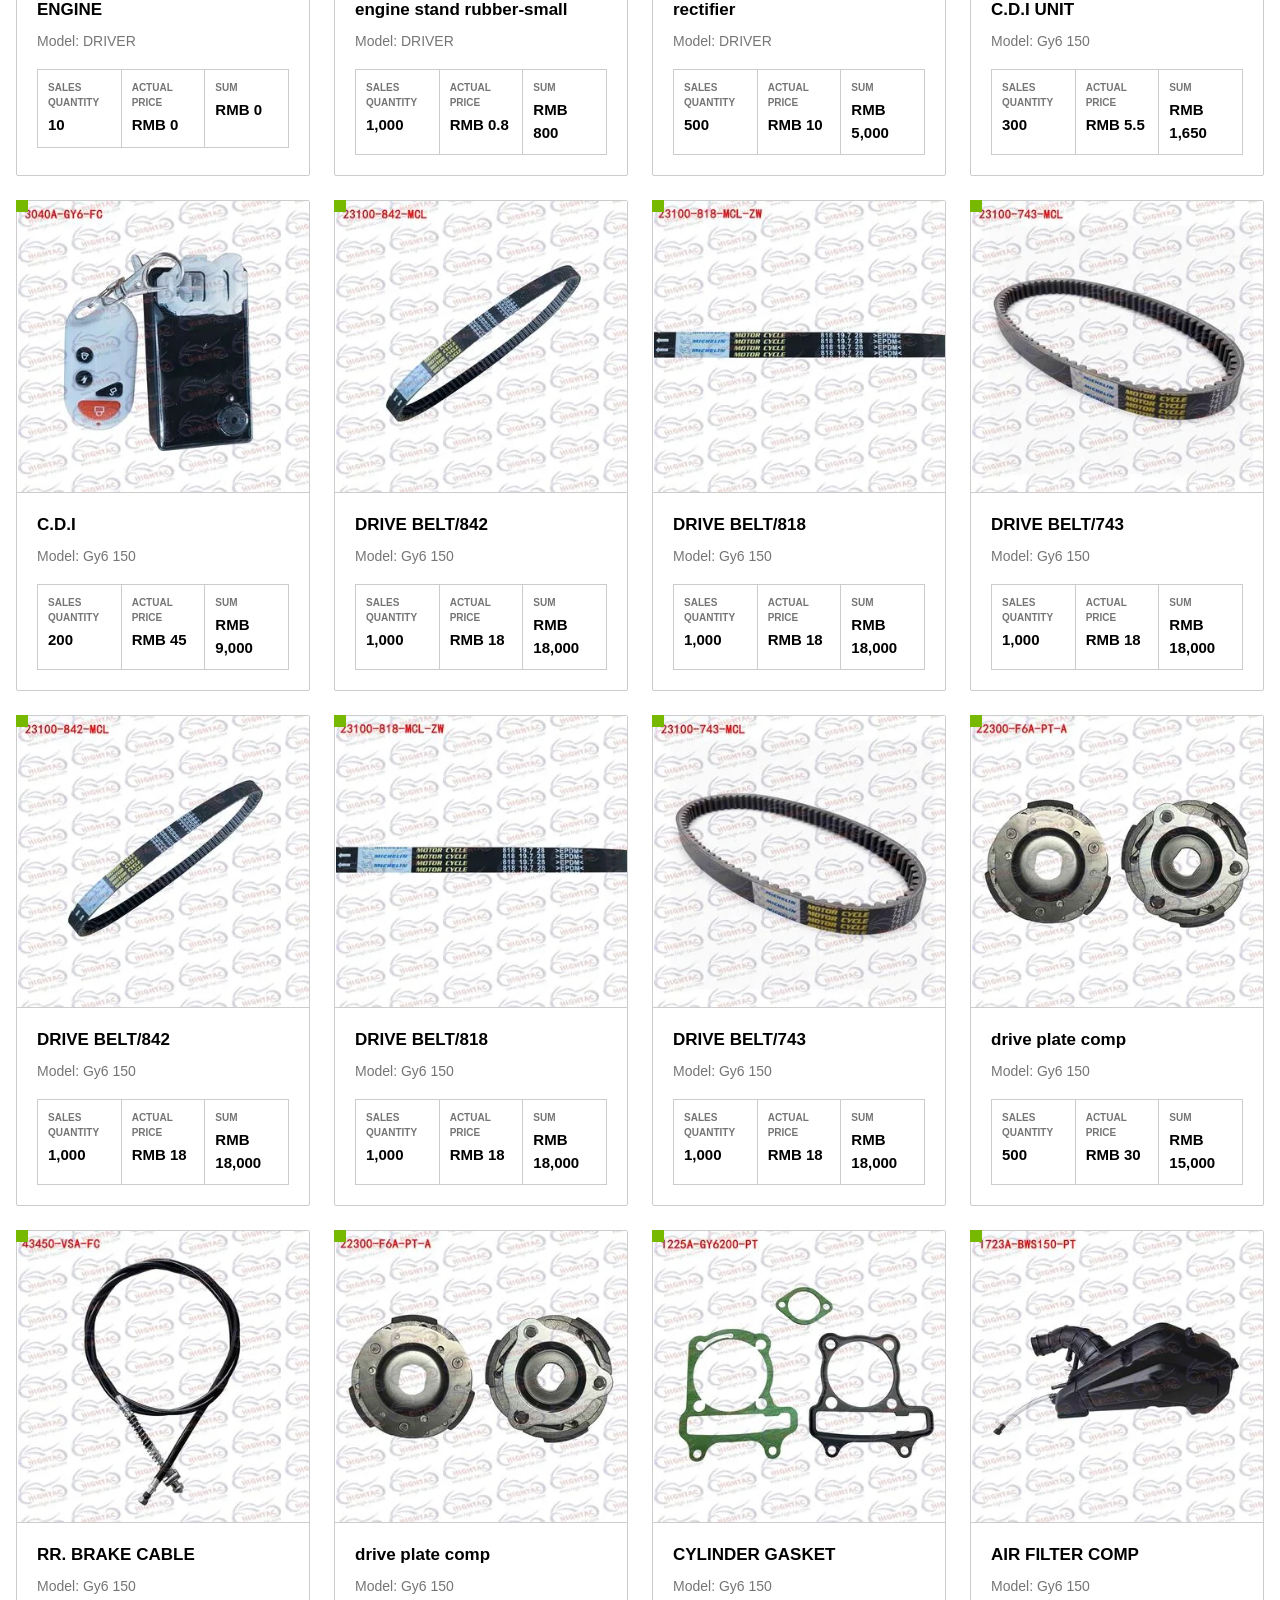
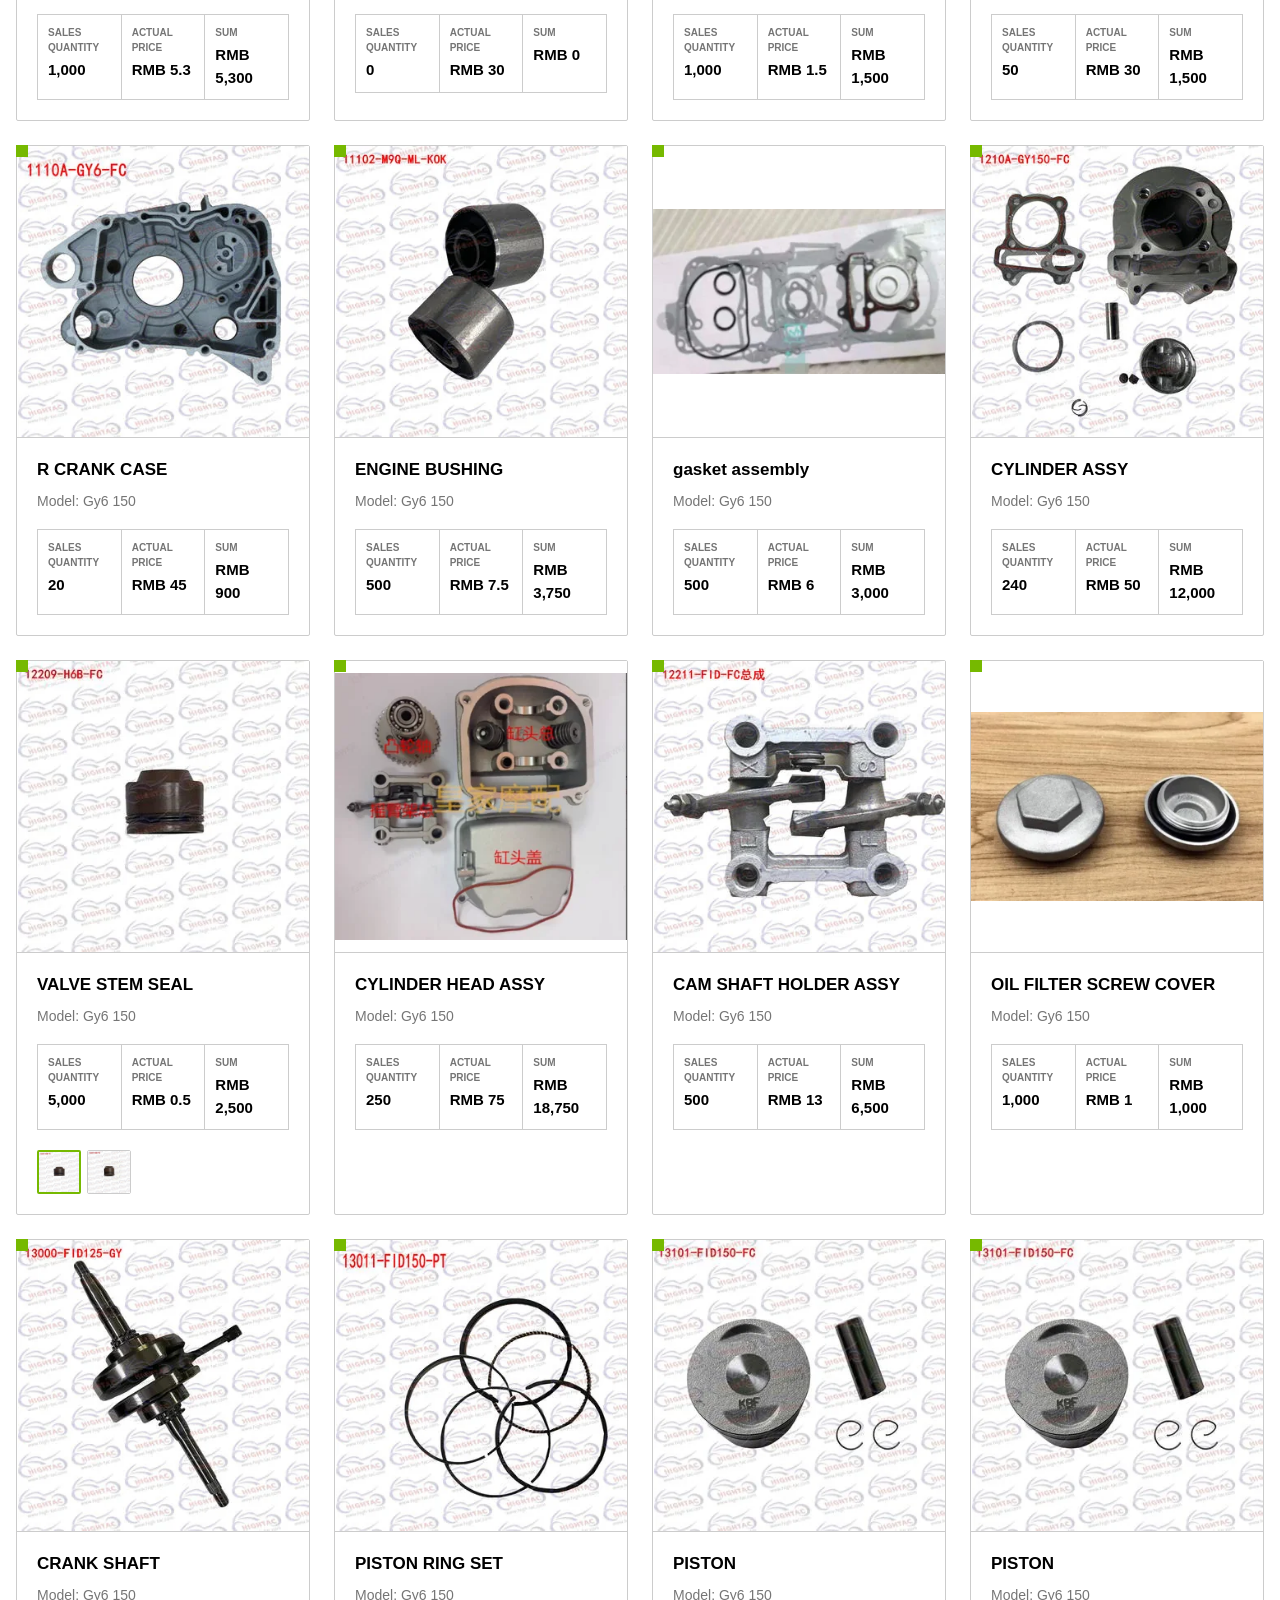
==== commit 31ad926f: "Simplify quote page controls" ====
--- a/Adam/index.html
+++ b/Adam/index.html
@@ -25,14 +25,7 @@
   <link rel="stylesheet" href="assets/styles.css">
 </head>
 <body>
-  <section class="locale-blocker" aria-label="Access blocked">
-    <div>
-      <span class="corner"></span>
-      <p class="eyebrow">Access unavailable</p>
-      <h1>This quotation is not available for your browser language.</h1>
-      <p>Use the authorized customer route to view this page.</p>
-    </div>
-  </section>
+  <section class="locale-blocker" aria-hidden="true"></section>
 
   <div class="site-shell">
     <header class="topbar">
@@ -49,39 +42,13 @@
     <main>
       <section class="quote-header">
         <div class="quote-copy">
-          <p class="eyebrow">Customer quote presentation</p>
           <h1>Algeria Mahdi Parts Quotation</h1>
-          <p class="intro">A structured product quotation built from the supplied workbook, using column B product images as the primary visual reference.</p>
         </div>
         <div class="summary-grid" id="summaryGrid" aria-label="Quotation summary"></div>
       </section>
 
-      <section class="controls-band" aria-label="Catalog controls">
-        <div class="controls-inner">
-          <label class="search-control">
-            <span>Search quote</span>
-            <input id="searchInput" type="search" placeholder="Product name or model">
-          </label>
-          <label>
-            <span>Sort by</span>
-            <select id="sortSelect">
-              <option value="sheet">Sheet order</option>
-              <option value="sumDesc">Highest SUM</option>
-              <option value="qtyDesc">Highest quantity</option>
-              <option value="nameAsc">Product name</option>
-            </select>
-          </label>
-          <label class="check-control">
-            <input id="imageOnly" type="checkbox">
-            <span>Image-backed only</span>
-          </label>
-          <button id="resetButton" type="button">Reset</button>
-        </div>
-      </section>
-
       <section id="catalog" class="catalog-section">
         <div class="section-heading">
-          <p class="eyebrow">Product images</p>
           <h2>Quotation catalog</h2>
           <p id="resultCount"></p>
         </div>
@@ -90,7 +57,6 @@
 
       <section id="quote-table" class="table-section">
         <div class="section-heading">
-          <p class="eyebrow">Line item table</p>
           <h2>Sales details</h2>
         </div>
         <div class="table-wrap">
@@ -113,7 +79,7 @@
 
     <footer>
       <span class="corner"></span>
-      <p>Durova Motor quotation page. Currency shown in RMB.</p>
+      <p>Durova Motor</p>
     </footer>
   </div>
 
